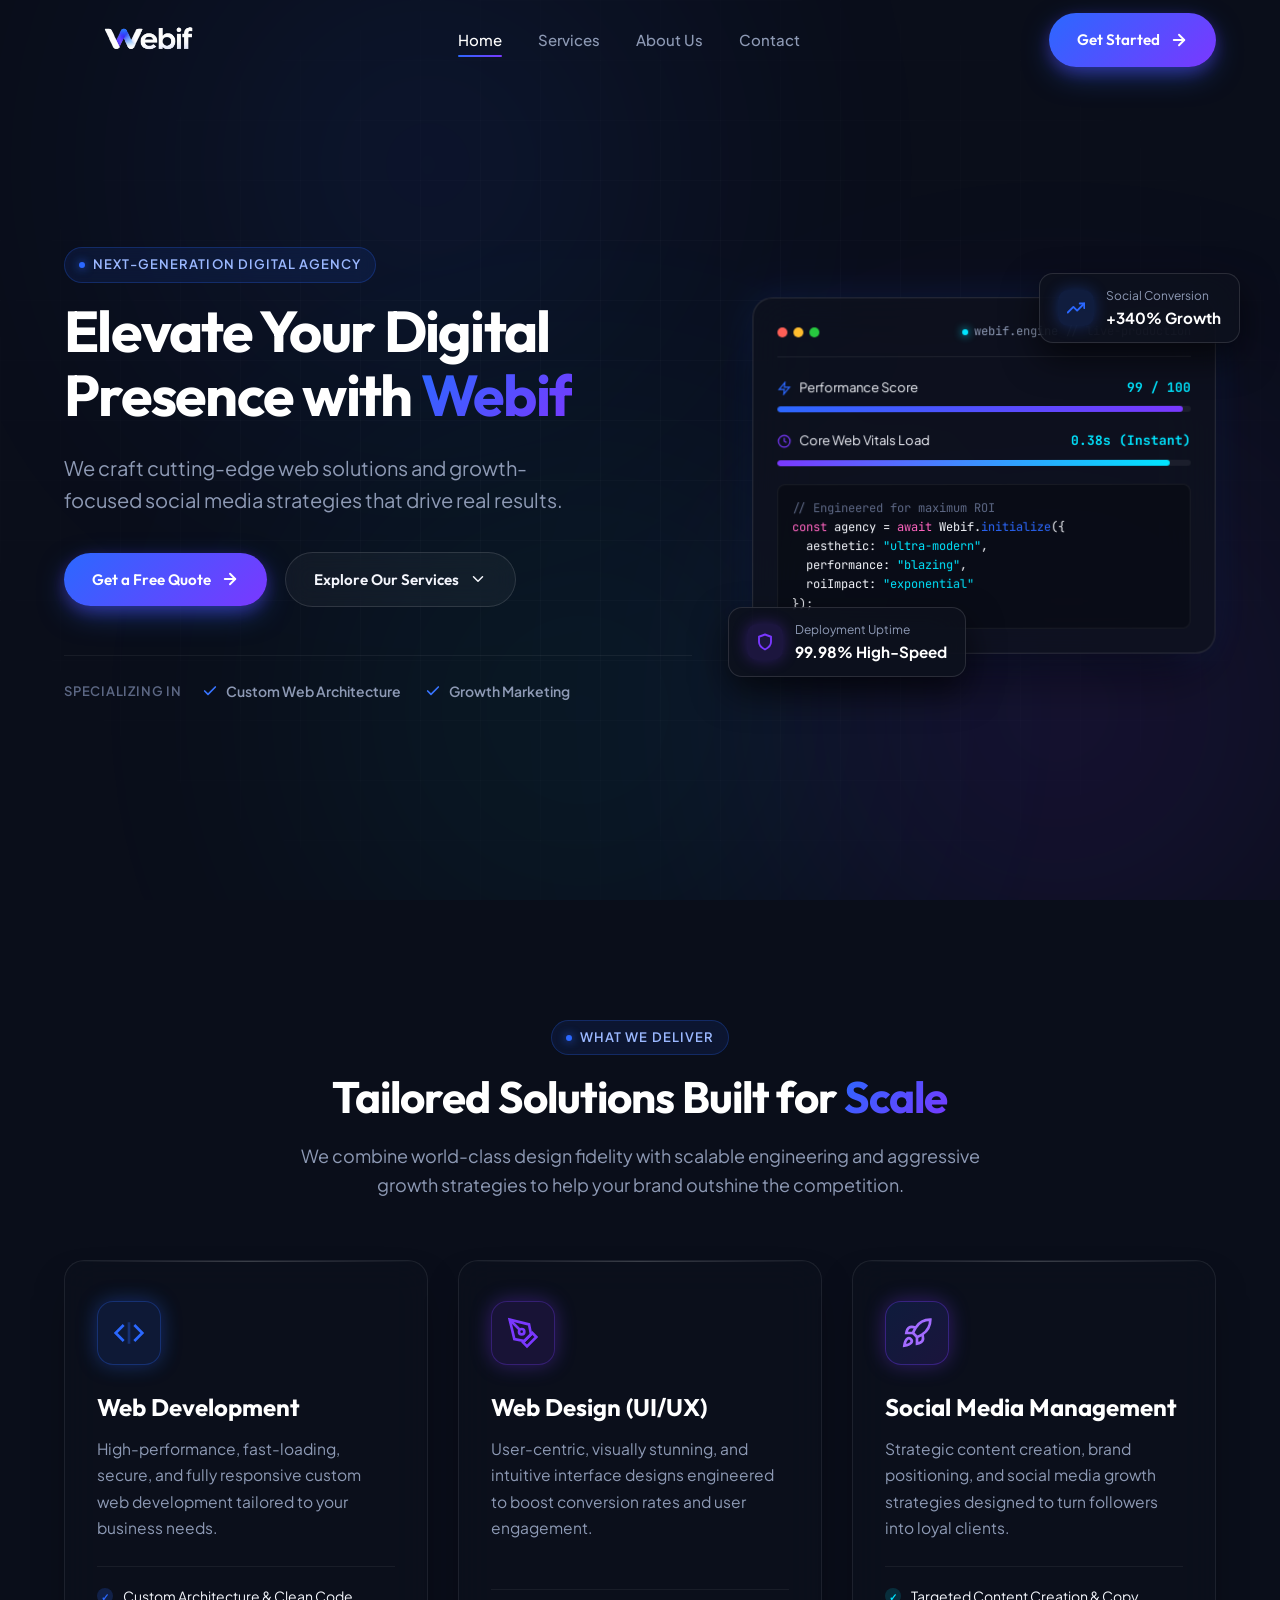
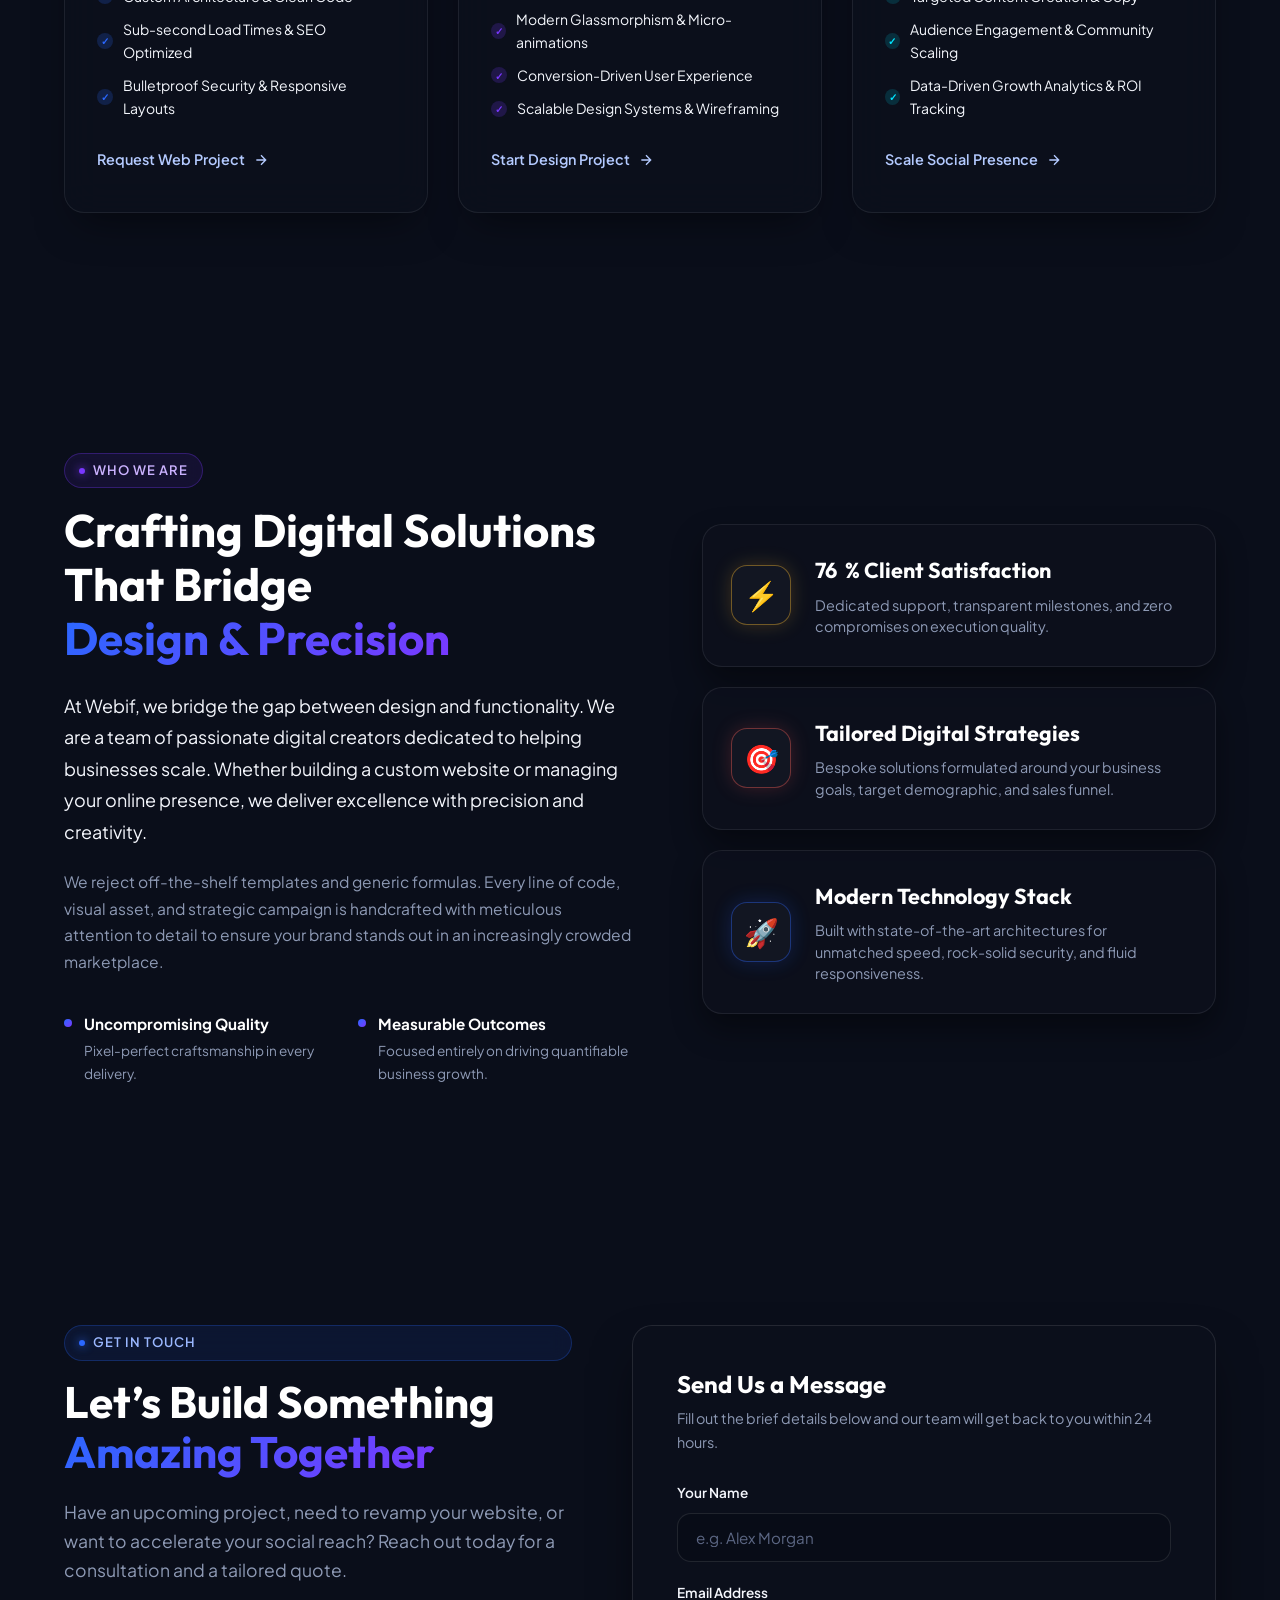
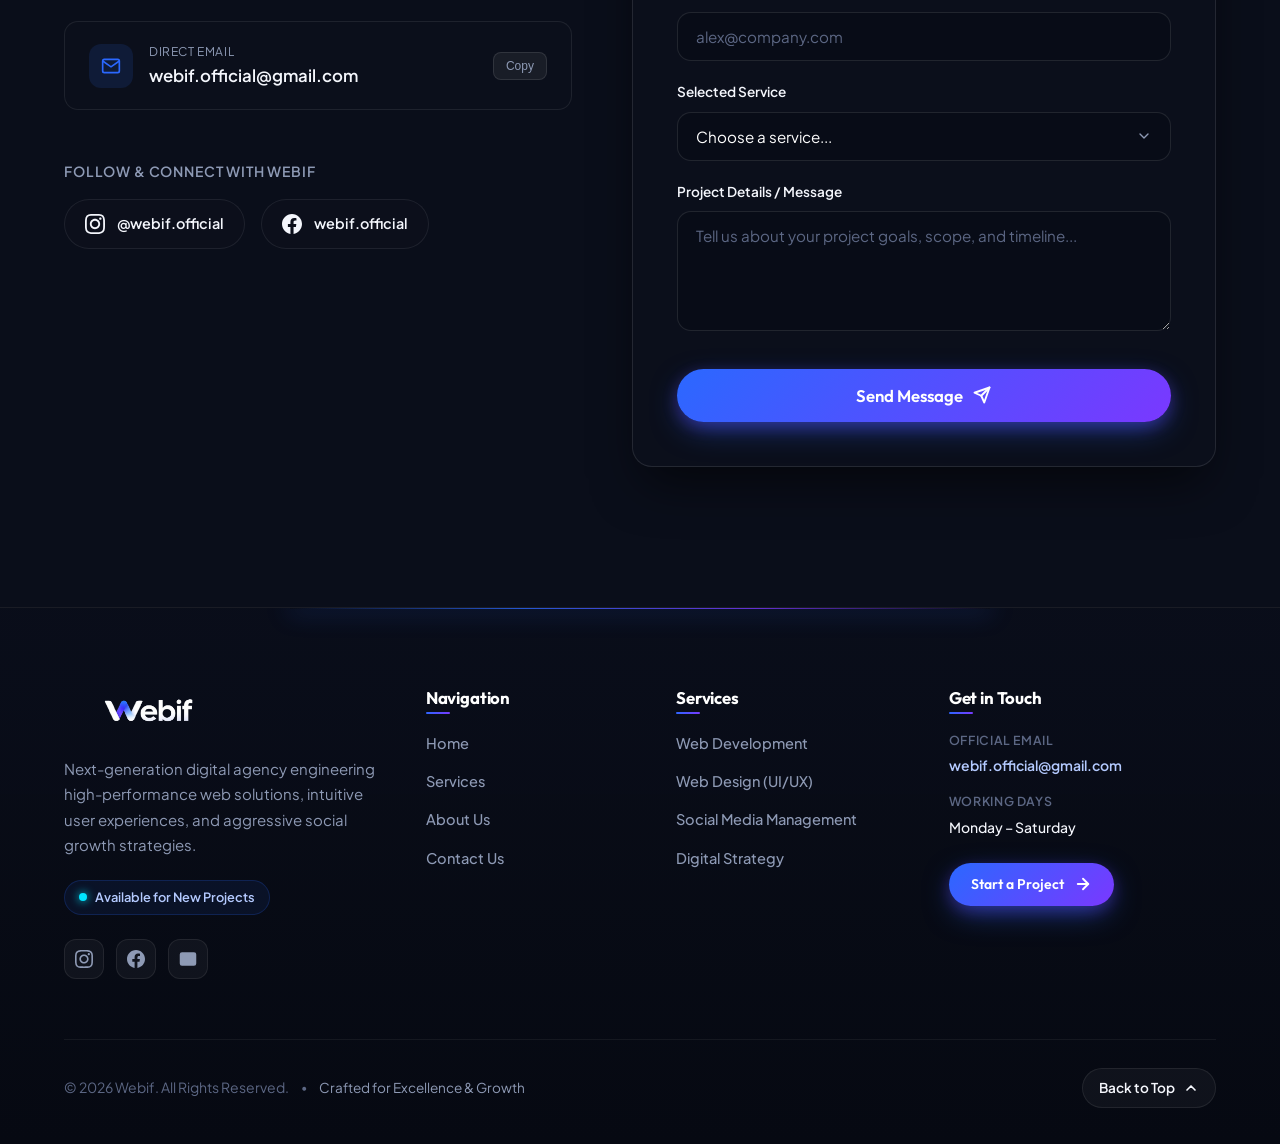
==== index.html @ 5978e558 "Add files via upload" ====
<!DOCTYPE html>
<html lang="en">

<head>
  <meta charset="UTF-8">
  <meta name="viewport" content="width=device-width, initial-scale=1.0">
  <title>Webif — Modern Digital Agency | Web Solutions & Social Growth</title>
  <meta name="description"
    content="Webif is a premier digital agency crafting cutting-edge web solutions and growth-focused social media strategies that drive real results.">
  <meta name="theme-color" content="#0A0E1A">

  <!-- Google Fonts: Outfit & Plus Jakarta Sans -->
  <link rel="preconnect" href="https://fonts.googleapis.com">
  <link rel="preconnect" href="https://fonts.gstatic.com" crossorigin>
  <link
    href="https://fonts.googleapis.com/css2?family=Outfit:wght@400;500;600;700;800;900&family=Plus+Jakarta+Sans:wght@400;500;600;700&family=JetBrains+Mono:wght@400;500;600&display=swap"
    rel="stylesheet">

  <!-- Styles -->
  <link rel="stylesheet" href="css/variables.css">
  <link rel="stylesheet" href="css/styles.css">
</head>

<body>

  <!-- Ambient Glowing Background Orbs & Cyber Grid -->
  <div class="ambient-glow" aria-hidden="true">
    <div class="glow-orb glow-orb-1"></div>
    <div class="glow-orb glow-orb-2"></div>
    <div class="glow-orb glow-orb-3"></div>
  </div>
  <div class="bg-grid" aria-hidden="true"></div>

  <!-- ==========================================================================
       Sticky Header / Navigation Bar
       ========================================================================== -->
  <header class="site-header" id="siteHeader">
    <div class="container header-container">
      <!-- Logo -->
      <a href="#home" class="logo" id="headerLogo" aria-label="Webif Home">
        <div class="navbar-logo-wrapper">
          <img src="logo/logo.png" alt="Webif Logo" class="navbar-logo-img">
        </div>
      </a>

      <!-- Navigation Links -->
      <nav aria-label="Main Navigation">
        <ul class="nav-menu" id="navMenu">
          <li><a href="#home" class="nav-link active">Home</a></li>
          <li><a href="#services" class="nav-link">Services</a></li>
          <li><a href="#about" class="nav-link">About Us</a></li>
          <li><a href="#contact" class="nav-link">Contact</a></li>
        </ul>
      </nav>

      <!-- Right Header Actions -->
      <div class="header-cta-wrapper">
        <a href="#contact" class="btn btn-primary header-cta-btn" id="headerGetStarted">
          <span>Get Started</span>
          <svg class="btn-icon" viewBox="0 0 24 24" fill="none" stroke="currentColor" stroke-width="2.5"
            stroke-linecap="round" stroke-linejoin="round">
            <line x1="5" y1="12" x2="19" y2="12"></line>
            <polyline points="12 5 19 12 12 19"></polyline>
          </svg>
        </a>

        <!-- Mobile Menu Toggle Button -->
        <button class="mobile-toggle" id="mobileToggle" aria-label="Toggle Navigation Menu" aria-expanded="false">
          <svg viewBox="0 0 24 24">
            <line x1="3" y1="6" x2="21" y2="6"></line>
            <line x1="3" y1="12" x2="21" y2="12"></line>
            <line x1="3" y1="18" x2="21" y2="18"></line>
          </svg>
        </button>
      </div>
    </div>
  </header>

  <main>
    <!-- ==========================================================================
         Section 1: Hero / Home Section
         ========================================================================== -->
    <section class="hero-section" id="home">
      <div class="container">
        <div class="hero-grid">
          <!-- Left Column: Copy & Actions -->
          <div class="hero-content reveal-item delay-1">
            <div class="section-tag">
              <span class="dot"></span>
              <span>Next-Generation Digital Agency</span>
            </div>

            <h1 class="hero-title">
              Elevate Your Digital Presence with <span class="gradient-accent-text">Webif</span>
            </h1>

            <p class="hero-subtitle">
              We craft cutting-edge web solutions and growth-focused social media strategies that drive real results.
            </p>

            <div class="hero-actions">
              <a href="#contact" class="btn btn-primary" id="heroCtaPrimary">
                <span>Get a Free Quote</span>
                <svg class="btn-icon" viewBox="0 0 24 24" fill="none" stroke="currentColor" stroke-width="2.5"
                  stroke-linecap="round" stroke-linejoin="round">
                  <line x1="5" y1="12" x2="19" y2="12"></line>
                  <polyline points="12 5 19 12 12 19"></polyline>
                </svg>
              </a>

              <a href="#services" class="btn btn-secondary" id="heroCtaSecondary">
                <span>Explore Our Services</span>
                <svg class="btn-icon" viewBox="0 0 24 24" fill="none" stroke="currentColor" stroke-width="2"
                  stroke-linecap="round" stroke-linejoin="round">
                  <polyline points="6 9 12 15 18 9"></polyline>
                </svg>
              </a>
            </div>

            <!-- Trust Bar -->
            <div class="trust-bar">
              <span class="trust-label">Specializing In</span>
              <div class="trust-badges">
                <div class="trust-item">
                  <svg viewBox="0 0 24 24" fill="none" stroke="currentColor" stroke-width="2.5" stroke-linecap="round"
                    stroke-linejoin="round">
                    <polyline points="20 6 9 17 4 12"></polyline>
                  </svg>
                  <span>Custom Web Architecture</span>
                </div>
                <div class="trust-item">
                  <svg viewBox="0 0 24 24" fill="none" stroke="currentColor" stroke-width="2.5" stroke-linecap="round"
                    stroke-linejoin="round">
                    <polyline points="20 6 9 17 4 12"></polyline>
                  </svg>
                  <span>Growth Marketing</span>
                </div>
              </div>
            </div>
          </div>

          <!-- Right Column: Visual Element / Dark Mode Glass Card Stack -->
          <div class="hero-visual reveal-item delay-2">
            <div class="hero-mockup-stack">
              <!-- Top-Right Floating Growth Badge -->
              <div class="floating-badge badge-top-right">
                <div class="badge-icon blue">
                  <svg width="18" height="18" viewBox="0 0 24 24" fill="none" stroke="currentColor" stroke-width="2.5"
                    stroke-linecap="round" stroke-linejoin="round">
                    <polyline points="23 6 13.5 15.5 8.5 10.5 1 18"></polyline>
                    <polyline points="17 6 23 6 23 12"></polyline>
                  </svg>
                </div>
                <div class="badge-text">
                  <span class="badge-title">Social Conversion</span>
                  <span class="badge-value">+340% Growth</span>
                </div>
              </div>

              <!-- Main Glassmorphic System Card -->
              <div class="mockup-main-card">
                <div class="mockup-header">
                  <div class="window-dots">
                    <span class="window-dot dot-red"></span>
                    <span class="window-dot dot-yellow"></span>
                    <span class="window-dot dot-green"></span>
                  </div>
                  <div class="window-title">
                    <span class="live-indicator"></span>
                    <span>webif.engine // live-production</span>
                  </div>
                </div>

                <div class="mockup-body">
                  <!-- Performance Metric 1 -->
                  <div>
                    <div class="metric-row">
                      <div class="metric-info">
                        <svg width="14" height="14" viewBox="0 0 24 24" fill="none" stroke="#2B68FF" stroke-width="2">
                          <polygon points="13 2 3 14 12 14 11 22 21 10 12 10 13 2"></polygon>
                        </svg>
                        <span>Performance Score</span>
                      </div>
                      <span class="metric-val">99 / 100</span>
                    </div>
                    <div class="progress-track">
                      <div class="progress-bar" style="width: 98%;"></div>
                    </div>
                  </div>

                  <!-- Performance Metric 2 -->
                  <div>
                    <div class="metric-row">
                      <div class="metric-info">
                        <svg width="14" height="14" viewBox="0 0 24 24" fill="none" stroke="#7A38FF" stroke-width="2">
                          <circle cx="12" cy="12" r="10"></circle>
                          <polyline points="12 6 12 12 16 14"></polyline>
                        </svg>
                        <span>Core Web Vitals Load</span>
                      </div>
                      <span class="metric-val">0.38s (Instant)</span>
                    </div>
                    <div class="progress-track">
                      <div class="progress-bar"
                        style="width: 95%; background: linear-gradient(90deg, #7A38FF, #00E5FF);"></div>
                    </div>
                  </div>

                  <!-- Mini Code Preview -->
                  <div class="mini-code-box">
                    <span class="code-comment">// Engineered for maximum ROI</span><br>
                    <span class="code-keyword">const</span> agency = <span class="code-keyword">await</span> Webif.<span
                      class="code-function">initialize</span>({<br>
                    &nbsp;&nbsp;aesthetic: <span class="code-string">"ultra-modern"</span>,<br>
                    &nbsp;&nbsp;performance: <span class="code-string">"blazing"</span>,<br>
                    &nbsp;&nbsp;roiImpact: <span class="code-string">"exponential"</span><br>
                    });
                  </div>
                </div>
              </div>

              <!-- Bottom-Left Floating Quality Badge -->
              <div class="floating-badge badge-bottom-left">
                <div class="badge-icon purple">
                  <svg width="18" height="18" viewBox="0 0 24 24" fill="none" stroke="currentColor" stroke-width="2.5"
                    stroke-linecap="round" stroke-linejoin="round">
                    <path d="M12 22s8-4 8-10V5l-8-3-8 3v7c0 6 8 10 8 10z"></path>
                  </svg>
                </div>
                <div class="badge-text">
                  <span class="badge-title">Deployment Uptime</span>
                  <span class="badge-value">99.98% High-Speed</span>
                </div>
              </div>
            </div>
          </div>
        </div>
      </div>
    </section>

    <!-- ==========================================================================
         Section 2: Services Section
         ========================================================================== -->
    <section class="services-section" id="services">
      <div class="container">
        <div class="section-header reveal-item">
          <div class="section-tag">
            <span class="dot"></span>
            <span>What We Deliver</span>
          </div>
          <h2 class="section-title">
            Tailored Solutions Built for <span class="gradient-accent-text">Scale</span>
          </h2>
          <p class="section-subtitle">
            We combine world-class design fidelity with scalable engineering and aggressive growth strategies to help
            your brand outshine the competition.
          </p>
        </div>

        <div class="services-grid">
          <!-- Card 1: Web Development -->
          <div class="glass-card service-card reveal-item delay-1" id="serviceCardWebDev">
            <div class="service-icon-wrapper icon-blue-glow">
              <!-- Modern Code/Terminal Icon -->
              <svg viewBox="0 0 24 24">
                <polyline points="16 18 22 12 16 6"></polyline>
                <polyline points="8 6 2 12 8 18"></polyline>
                <line x1="12" y1="4" x2="12" y2="20" stroke-opacity="0.3"></line>
              </svg>
            </div>
            <h3 class="service-card-title">Web Development</h3>
            <p class="service-card-text">
              High-performance, fast-loading, secure, and fully responsive custom web development tailored to your
              business needs.
            </p>
            <ul class="service-features">
              <li class="service-feature-item">
                <span class="feature-check">✓</span>
                <span>Custom Architecture & Clean Code</span>
              </li>
              <li class="service-feature-item">
                <span class="feature-check">✓</span>
                <span>Sub-second Load Times & SEO Optimized</span>
              </li>
              <li class="service-feature-item">
                <span class="feature-check">✓</span>
                <span>Bulletproof Security & Responsive Layouts</span>
              </li>
            </ul>
            <a href="#contact" class="service-action-link">
              <span>Request Web Project</span>
              <svg viewBox="0 0 24 24" fill="none">
                <path d="M5 12h14M12 5l7 7-7 7" />
              </svg>
            </a>
          </div>

          <!-- Card 2: Web Design (UI/UX) -->
          <div class="glass-card service-card card-purple reveal-item delay-2" id="serviceCardDesign">
            <div class="service-icon-wrapper icon-purple-glow">
              <!-- Modern Layout/Design Pen Icon -->
              <svg viewBox="0 0 24 24">
                <path d="M12 19l7-7 3 3-7 7-3-3z"></path>
                <path d="M18 13l-1.5-7.5L2 2l3.5 14.5L13 18l5-5z"></path>
                <path d="M2 2l7.586 7.586"></path>
                <circle cx="11" cy="11" r="2"></circle>
              </svg>
            </div>
            <h3 class="service-card-title">Web Design (UI/UX)</h3>
            <p class="service-card-text">
              User-centric, visually stunning, and intuitive interface designs engineered to boost conversion rates and
              user engagement.
            </p>
            <ul class="service-features">
              <li class="service-feature-item">
                <span class="feature-check">✓</span>
                <span>Modern Glassmorphism & Micro-animations</span>
              </li>
              <li class="service-feature-item">
                <span class="feature-check">✓</span>
                <span>Conversion-Driven User Experience</span>
              </li>
              <li class="service-feature-item">
                <span class="feature-check">✓</span>
                <span>Scalable Design Systems & Wireframing</span>
              </li>
            </ul>
            <a href="#contact" class="service-action-link">
              <span>Start Design Project</span>
              <svg viewBox="0 0 24 24" fill="none">
                <path d="M5 12h14M12 5l7 7-7 7" />
              </svg>
            </a>
          </div>

          <!-- Card 3: Social Media Management -->
          <div class="glass-card service-card card-mixed reveal-item delay-3" id="serviceCardSocial">
            <div class="service-icon-wrapper icon-gradient-glow">
              <!-- Rocket / Growth Icon -->
              <svg viewBox="0 0 24 24">
                <path d="M4.5 16.5c-1.5 1.26-2 5-2 5s3.74-.5 5-2c.71-.84.7-2.13-.09-2.91a2.18 2.18 0 0 0-2.91-.09z">
                </path>
                <path
                  d="M12 15l-3-3a22 22 0 0 1 2-3.95A12.88 12.88 0 0 1 22 2c0 2.72-.78 7.5-6 11a22.35 22.35 0 0 1-4 2z">
                </path>
                <path d="M9 12H4s.55-3.03 2-4c1.62-1.08 5 0 5 0"></path>
                <path d="M12 15v5s3.03-.55 4-2c1.08-1.62 0-5 0-5"></path>
              </svg>
            </div>
            <h3 class="service-card-title">Social Media Management</h3>
            <p class="service-card-text">
              Strategic content creation, brand positioning, and social media growth strategies designed to turn
              followers into loyal clients.
            </p>
            <ul class="service-features">
              <li class="service-feature-item">
                <span class="feature-check">✓</span>
                <span>Targeted Content Creation & Copy</span>
              </li>
              <li class="service-feature-item">
                <span class="feature-check">✓</span>
                <span>Audience Engagement & Community Scaling</span>
              </li>
              <li class="service-feature-item">
                <span class="feature-check">✓</span>
                <span>Data-Driven Growth Analytics & ROI Tracking</span>
              </li>
            </ul>
            <a href="#contact" class="service-action-link">
              <span>Scale Social Presence</span>
              <svg viewBox="0 0 24 24" fill="none">
                <path d="M5 12h14M12 5l7 7-7 7" />
              </svg>
            </a>
          </div>
        </div>
      </div>
    </section>

    <!-- ==========================================================================
         Section 3: About Us Section
         ========================================================================== -->
    <section class="about-section" id="about">
      <div class="container">
        <div class="about-grid">
          <!-- Left Column: Narrative -->
          <div class="about-content reveal-item">
            <div class="section-tag purple-tag">
              <span class="dot"></span>
              <span>Who We Are</span>
            </div>

            <h2 class="about-narrative-title">
              Crafting Digital Solutions That Bridge <span class="gradient-accent-text">Design & Precision</span>
            </h2>

            <p class="about-paragraph">
              At Webif, we bridge the gap between design and functionality. We are a team of passionate digital creators
              dedicated to helping businesses scale. Whether building a custom website or managing your online presence,
              we deliver excellence with precision and creativity.
            </p>

            <p class="about-subparagraph">
              We reject off-the-shelf templates and generic formulas. Every line of code, visual asset, and strategic
              campaign is handcrafted with meticulous attention to detail to ensure your brand stands out in an
              increasingly crowded marketplace.
            </p>

            <div class="about-pillars">
              <div class="pillar-item">
                <span class="pillar-bullet"></span>
                <div>
                  <div class="pillar-title">Uncompromising Quality</div>
                  <div class="pillar-desc">Pixel-perfect craftsmanship in every delivery.</div>
                </div>
              </div>
              <div class="pillar-item">
                <span class="pillar-bullet"></span>
                <div>
                  <div class="pillar-title">Measurable Outcomes</div>
                  <div class="pillar-desc">Focused entirely on driving quantifiable business growth.</div>
                </div>
              </div>
            </div>
          </div>

          <!-- Right Column: Glassmorphic Metrics Cards -->
          <div class="about-metrics reveal-item delay-2">
            <!-- Metric Card 1 -->
            <div class="metric-card">
              <div class="metric-card-icon">⚡</div>
              <div class="metric-card-content">
                <div class="metric-card-value">
                  <span class="metric-number" data-target="100">0</span>% Client Satisfaction
                </div>
                <div class="metric-card-desc">
                  Dedicated support, transparent milestones, and zero compromises on execution quality.
                </div>
              </div>
            </div>

            <!-- Metric Card 2 -->
            <div class="metric-card">
              <div class="metric-card-icon">🎯</div>
              <div class="metric-card-content">
                <div class="metric-card-value">Tailored Digital Strategies</div>
                <div class="metric-card-desc">
                  Bespoke solutions formulated around your business goals, target demographic, and sales funnel.
                </div>
              </div>
            </div>

            <!-- Metric Card 3 -->
            <div class="metric-card">
              <div class="metric-card-icon">🚀</div>
              <div class="metric-card-content">
                <div class="metric-card-value">Modern Technology Stack</div>
                <div class="metric-card-desc">
                  Built with state-of-the-art architectures for unmatched speed, rock-solid security, and fluid
                  responsiveness.
                </div>
              </div>
            </div>
          </div>
        </div>
      </div>
    </section>

    <!-- ==========================================================================
         Section 4: Contact Us Section
         ========================================================================== -->
    <section class="contact-section" id="contact">
      <div class="container">
        <div class="contact-grid">
          <!-- Left Column: Direct Info & Socials -->
          <div class="contact-info reveal-item">
            <div class="section-tag">
              <span class="dot"></span>
              <span>Get In Touch</span>
            </div>

            <h2 class="contact-heading">
              Let’s Build Something <span class="gradient-accent-text">Amazing Together</span>
            </h2>

            <p class="contact-desc">
              Have an upcoming project, need to revamp your website, or want to accelerate your social reach? Reach out
              today for a consultation and a tailored quote.
            </p>

            <div class="contact-details-box">
              <!-- Official Email Card -->
              <div class="contact-item-card">
                <div class="contact-item-left">
                  <div class="contact-item-icon">
                    <svg viewBox="0 0 24 24" fill="none">
                      <path d="M4 4h16c1.1 0 2 .9 2 2v12c0 1.1-.9 2-2 2H4c-1.1 0-2-.9-2-2V6c0-1.1.9-2 2-2z"></path>
                      <polyline points="22,6 12,13 2,6"></polyline>
                    </svg>
                  </div>
                  <div>
                    <div class="contact-item-label">Direct Email</div>
                    <a href="mailto:webif.official@gmail.com" class="contact-item-value"
                      style="text-decoration:none; color:inherit;">
                      webif.official@gmail.com
                    </a>
                  </div>
                </div>
                <button type="button" class="copy-btn" id="copyEmailBtn" title="Copy email address">Copy</button>
              </div>
            </div>

            <!-- Social Media Block -->
            <div class="socials-block">
              <div class="socials-title">Follow & Connect With Webif</div>
              <div class="social-links">
                <!-- Instagram -->
                <a href="https://instagram.com/webif.official" target="_blank" rel="noopener noreferrer"
                  class="social-btn instagram" id="socialInstagram" aria-label="Webif Instagram Profile">
                  <svg viewBox="0 0 24 24">
                    <path
                      d="M12 2.163c3.204 0 3.584.012 4.85.07 3.252.148 4.771 1.691 4.919 4.919.058 1.265.069 1.645.069 4.849 0 3.205-.012 3.584-.069 4.849-.149 3.225-1.664 4.771-4.919 4.919-1.266.058-1.644.07-4.85.07-3.204 0-3.584-.012-4.849-.07-3.26-.149-4.771-1.699-4.919-4.92-.058-1.265-.07-1.644-.07-4.849 0-3.204.013-3.583.07-4.849.149-3.227 1.664-4.771 4.919-4.919 1.266-.057 1.645-.069 4.849-.069zm0-2.163c-3.259 0-3.667.014-4.947.072-4.358.2-6.78 2.618-6.98 6.98-.059 1.281-.073 1.689-.073 4.948 0 3.259.014 3.668.072 4.948.2 4.358 2.618 6.78 6.98 6.98 1.281.058 1.689.072 4.948.072 3.259 0 3.668-.014 4.948-.072 4.354-.2 6.782-2.618 6.979-6.98.059-1.28.073-1.689.073-4.948 0-3.259-.014-3.667-.072-4.947-.196-4.354-2.617-6.78-6.979-6.98-1.281-.059-1.69-.073-4.949-.073zm0 5.838c-3.403 0-6.162 2.759-6.162 6.162s2.759 6.163 6.162 6.163 6.162-2.759 6.162-6.163c0-3.403-2.759-6.162-6.162-6.162zm0 10.162c-2.209 0-4-1.79-4-4 0-2.209 1.791-4 4-4s4 1.791 4 4c0 2.21-1.791 4-4 4zm6.406-11.845c-.796 0-1.441.645-1.441 1.44s.645 1.44 1.441 1.44c.795 0 1.439-.645 1.439-1.44s-.644-1.44-1.439-1.44z" />
                  </svg>
                  <span>@webif.official</span>
                </a>

                <!-- Facebook -->
                <a href="https://facebook.com/webif.official" target="_blank" rel="noopener noreferrer"
                  class="social-btn facebook" id="socialFacebook" aria-label="Webif Facebook Page">
                  <svg viewBox="0 0 24 24">
                    <path
                      d="M24 12.073c0-6.627-5.373-12-12-12s-12 5.373-12 12c0 5.99 4.388 10.954 10.125 11.854v-8.385H7.078v-3.47h3.047V9.43c0-3.007 1.792-4.669 4.533-4.669 1.312 0 2.686.235 2.686.235v2.953H15.83c-1.491 0-1.956.925-1.956 1.874v2.25h3.328l-.532 3.47h-2.796v8.385C19.612 23.027 24 18.062 24 12.073z" />
                  </svg>
                  <span>webif.official</span>
                </a>
              </div>
            </div>
          </div>

          <!-- Right Column: Interactive Contact Form -->
          <div class="contact-form-wrapper reveal-item delay-2">
            <h3 class="form-title">Send Us a Message</h3>
            <p class="form-subtitle">Fill out the brief details below and our team will get back to you within 24 hours.
            </p>

            <form id="contactForm" novalidate>
              <div class="form-group">
                <label for="userName" class="form-label">Your Name</label>
                <input type="text" id="userName" name="name" class="form-control" placeholder="e.g. Alex Morgan"
                  required>
              </div>

              <div class="form-group">
                <label for="userEmail" class="form-label">Email Address</label>
                <input type="email" id="userEmail" name="email" class="form-control" placeholder="alex@company.com"
                  required>
              </div>

              <div class="form-group">
                <label for="serviceSelect" class="form-label">Selected Service</label>
                <select id="serviceSelect" name="service" class="form-control" required>
                  <option value="" disabled selected>Choose a service...</option>
                  <option value="Web Development">Web Development</option>
                  <option value="Web Design (UI/UX)">Web Design (UI/UX)</option>
                  <option value="Social Media Management">Social Media Management</option>
                  <option value="Other">Other</option>
                </select>
              </div>

              <div class="form-group">
                <label for="userMessage" class="form-label">Project Details / Message</label>
                <textarea id="userMessage" name="message" class="form-control"
                  placeholder="Tell us about your project goals, scope, and timeline..." required></textarea>
              </div>

              <button type="submit" class="btn btn-primary btn-submit" id="submitContactBtn">
                <span>Send Message</span>
                <svg class="btn-icon" viewBox="0 0 24 24" fill="none" stroke="currentColor" stroke-width="2.5"
                  stroke-linecap="round" stroke-linejoin="round">
                  <line x1="22" y1="2" x2="11" y2="13"></line>
                  <polygon points="22 2 15 22 11 13 2 9 22 2"></polygon>
                </svg>
              </button>
            </form>
          </div>
        </div>
      </div>
    </section>
  </main>

  <!-- ==========================================================================
       Professional Agency Footer
       ========================================================================== -->
  <footer class="site-footer">
    <div class="footer-top-glow" aria-hidden="true"></div>
    <div class="container">
      <div class="footer-main-grid">
        <!-- Col 1: Brand & Overview -->
        <div class="footer-brand-col">
          <a href="#home" class="footer-logo" aria-label="Webif Home">
            <div class="footer-logo-wrapper">
              <img src="logo/logo.png" alt="Webif Logo" class="footer-logo-img">
            </div>
          </a>
          <p class="footer-tagline">
            Next-generation digital agency engineering high-performance web solutions, intuitive user experiences, and
            aggressive social growth strategies.
          </p>
          <div class="footer-status-badge">
            <span class="status-pulse"></span>
            <span>Available for New Projects</span>
          </div>
          <div class="footer-social-row">
            <a href="https://instagram.com/webif.official" target="_blank" rel="noopener noreferrer"
              class="footer-social-icon" aria-label="Instagram">
              <svg viewBox="0 0 24 24">
                <path
                  d="M12 2.163c3.204 0 3.584.012 4.85.07 3.252.148 4.771 1.691 4.919 4.919.058 1.265.069 1.645.069 4.849 0 3.205-.012 3.584-.069 4.849-.149 3.225-1.664 4.771-4.919 4.919-1.266.058-1.644.07-4.85.07-3.204 0-3.584-.012-4.849-.07-3.26-.149-4.771-1.699-4.919-4.92-.058-1.265-.07-1.644-.07-4.849 0-3.204.013-3.583.07-4.849.149-3.227 1.664-4.771 4.919-4.919 1.266-.057 1.645-.069 4.849-.069zm0-2.163c-3.259 0-3.667.014-4.947.072-4.358.2-6.78 2.618-6.98 6.98-.059 1.281-.073 1.689-.073 4.948 0 3.259.014 3.668.072 4.948.2 4.358 2.618 6.78 6.98 6.98 1.281.058 1.689.072 4.948.072 3.259 0 3.668-.014 4.948-.072 4.354-.2 6.782-2.618 6.979-6.98.059-1.28.073-1.689.073-4.948 0-3.259-.014-3.667-.072-4.947-.196-4.354-2.617-6.78-6.979-6.98-1.281-.059-1.69-.073-4.949-.073zm0 5.838c-3.403 0-6.162 2.759-6.162 6.162s2.759 6.163 6.162 6.163 6.162-2.759 6.162-6.163c0-3.403-2.759-6.162-6.162-6.162zm0 10.162c-2.209 0-4-1.79-4-4 0-2.209 1.791-4 4-4s4 1.791 4 4c0 2.21-1.791 4-4 4zm6.406-11.845c-.796 0-1.441.645-1.441 1.44s.645 1.44 1.441 1.44c.795 0 1.439-.645 1.439-1.44s-.644-1.44-1.439-1.44z" />
              </svg>
            </a>
            <a href="https://facebook.com/webif.official" target="_blank" rel="noopener noreferrer"
              class="footer-social-icon" aria-label="Facebook">
              <svg viewBox="0 0 24 24">
                <path
                  d="M24 12.073c0-6.627-5.373-12-12-12s-12 5.373-12 12c0 5.99 4.388 10.954 10.125 11.854v-8.385H7.078v-3.47h3.047V9.43c0-3.007 1.792-4.669 4.533-4.669 1.312 0 2.686.235 2.686.235v2.953H15.83c-1.491 0-1.956.925-1.956 1.874v2.25h3.328l-.532 3.47h-2.796v8.385C19.612 23.027 24 18.062 24 12.073z" />
              </svg>
            </a>
            <a href="mailto:webif.official@gmail.com" class="footer-social-icon" aria-label="Email Webif">
              <svg viewBox="0 0 24 24" fill="none" stroke="currentColor" stroke-width="2">
                <path d="M4 4h16c1.1 0 2 .9 2 2v12c0 1.1-.9 2-2 2H4c-1.1 0-2-.9-2-2V6c0-1.1.9-2 2-2z"></path>
                <polyline points="22,6 12,13 2,6"></polyline>
              </svg>
            </a>
          </div>
        </div>

        <!-- Col 2: Navigation Links -->
        <div class="footer-links-col">
          <h4 class="footer-heading">Navigation</h4>
          <ul class="footer-links-list">
            <li><a href="#home">Home</a></li>
            <li><a href="#services">Services</a></li>
            <li><a href="#about">About Us</a></li>
            <li><a href="#contact">Contact Us</a></li>
          </ul>
        </div>

        <!-- Col 3: Services Links -->
        <div class="footer-links-col">
          <h4 class="footer-heading">Services</h4>
          <ul class="footer-links-list">
            <li><a href="#services">Web Development</a></li>
            <li><a href="#services">Web Design (UI/UX)</a></li>
            <li><a href="#services">Social Media Management</a></li>
            <li><a href="#services">Digital Strategy</a></li>
          </ul>
        </div>

        <!-- Col 4: Contact Inquiries -->
        <div class="footer-links-col">
          <h4 class="footer-heading">Get in Touch</h4>
          <div class="footer-contact-info">
            <p class="footer-contact-item">
              <span class="footer-contact-label">Official Email</span>
              <a href="mailto:webif.official@gmail.com" class="footer-contact-link">webif.official@gmail.com</a>
            </p>
            <p class="footer-contact-item">
              <span class="footer-contact-label">Working Days</span>
              <span class="footer-contact-val">Monday – Saturday</span>
            </p>
            <div class="footer-cta-box">
              <a href="#contact" class="btn btn-primary footer-cta-btn">
                <span>Start a Project</span>
                <svg class="btn-icon" viewBox="0 0 24 24" fill="none" stroke="currentColor" stroke-width="2.5"
                  stroke-linecap="round" stroke-linejoin="round">
                  <line x1="5" y1="12" x2="19" y2="12"></line>
                  <polyline points="12 5 19 12 12 19"></polyline>
                </svg>
              </a>
            </div>
          </div>
        </div>
      </div>

      <!-- Lower Footer Sub-bar -->
      <div class="footer-bottom-bar">
        <div class="footer-bottom-left">
          <p class="copyright">© 2026 Webif. All Rights Reserved.</p>
          <span class="footer-separator">•</span>
          <p class="footer-note">Crafted for Excellence & Growth</p>
        </div>

        <a href="#home" class="back-to-top" id="footerBackToTop" aria-label="Back to top">
          <span class="back-to-top-text">Back to Top</span>
          <svg viewBox="0 0 24 24" fill="none" stroke="currentColor" stroke-width="2.5" stroke-linecap="round"
            stroke-linejoin="round">
            <polyline points="18 15 12 9 6 15"></polyline>
          </svg>
        </a>
      </div>
    </div>
  </footer>

  <!-- Toast Notification Container -->
  <div class="toast-notification" id="siteToast" role="alert" aria-live="assertive"></div>

  <!-- JavaScript -->
  <script src="js/main.js"></script>
</body>

</html>
---- css/variables.css ----
:root {
  /* Brand Color Palette */
  --bg-primary: #0A0E1A;
  --bg-secondary: #0D111D;
  --bg-tertiary: #13182B;
  
  /* Brand Gradients (Blue to Purple) */
  --electric-blue: #2B68FF;
  --vibrant-purple: #7A38FF;
  --accent-cyan: #00E5FF;
  --brand-gradient: linear-gradient(135deg, #2B68FF 0%, #7A38FF 100%);
  --brand-gradient-hover: linear-gradient(135deg, #3874FF 0%, #8C4DFF 100%);
  --brand-gradient-glow: linear-gradient(135deg, rgba(43, 104, 255, 0.45) 0%, rgba(122, 56, 255, 0.45) 100%);
  --text-gradient: linear-gradient(135deg, #FFFFFF 20%, #B4CAFF 60%, #D4BAFF 100%);
  --accent-gradient: linear-gradient(135deg, #2B68FF 0%, #8E44FF 50%, #FF64C0 100%);

  /* Glassmorphism Styles */
  --glass-bg: rgba(13, 17, 29, 0.65);
  --glass-bg-hover: rgba(19, 24, 43, 0.85);
  --glass-border: rgba(255, 255, 255, 0.08);
  --glass-border-hover: rgba(43, 104, 255, 0.35);
  --glass-border-purple: rgba(122, 56, 255, 0.35);
  --glass-blur: blur(18px);

  /* Typography */
  --font-heading: 'Outfit', -apple-system, BlinkMacSystemFont, sans-serif;
  --font-body: 'Plus Jakarta Sans', -apple-system, BlinkMacSystemFont, sans-serif;
  --font-code: 'JetBrains Mono', 'Fira Code', monospace;
  
  --text-primary: #FFFFFF;
  --text-secondary: #F4F6FC;
  --text-muted: #8E9AB5;
  --text-dim: #5C6784;

  /* Shadows & Glows */
  --glow-blue: 0 0 25px rgba(43, 104, 255, 0.35);
  --glow-purple: 0 0 25px rgba(122, 56, 255, 0.35);
  --glow-cta: 0 10px 30px -5px rgba(43, 104, 255, 0.5), 0 5px 15px rgba(122, 56, 255, 0.3);
  --card-shadow: 0 20px 40px -15px rgba(0, 0, 0, 0.5);
  --card-shadow-hover: 0 25px 50px -10px rgba(10, 14, 26, 0.8);

  /* Spacing & Layout */
  --container-max-width: 1200px;
  --header-height: 80px;
  --radius-sm: 8px;
  --radius-md: 14px;
  --radius-lg: 20px;
  --radius-full: 9999px;

  /* Transitions */
  --transition-fast: 0.2s cubic-bezier(0.16, 1, 0.3, 1);
  --transition-normal: 0.35s cubic-bezier(0.16, 1, 0.3, 1);
  --transition-slow: 0.6s cubic-bezier(0.16, 1, 0.3, 1);
}
---- css/styles.css ----
@import url('./variables.css');

/* ==========================================================================
   Base & Reset
   ========================================================================== */
*, *::before, *::after {
  box-sizing: border-box;
  margin: 0;
  padding: 0;
}

html {
  scroll-behavior: smooth;
  font-size: 16px;
  -webkit-font-smoothing: antialiased;
  -moz-osx-font-smoothing: grayscale;
}

body {
  background-color: var(--bg-primary);
  color: var(--text-secondary);
  font-family: var(--font-body);
  line-height: 1.65;
  overflow-x: hidden;
  position: relative;
  min-height: 100vh;
}

/* Custom Scrollbar */
::-webkit-scrollbar {
  width: 8px;
}
::-webkit-scrollbar-track {
  background: var(--bg-primary);
}
::-webkit-scrollbar-thumb {
  background: rgba(43, 104, 255, 0.35);
  border-radius: var(--radius-full);
}
::-webkit-scrollbar-thumb:hover {
  background: var(--vibrant-purple);
}

/* Background Ambient Lighting & Mesh */
.ambient-glow {
  position: fixed;
  top: 0;
  left: 0;
  width: 100vw;
  height: 100vh;
  pointer-events: none;
  z-index: 0;
  overflow: hidden;
}

.glow-orb {
  position: absolute;
  border-radius: 50%;
  filter: blur(140px);
  opacity: 0.22;
  animation: floatOrb 18s ease-in-out infinite alternate;
}

.glow-orb-1 {
  top: -15%;
  left: 10%;
  width: 600px;
  height: 600px;
  background: radial-gradient(circle, var(--electric-blue) 0%, rgba(43, 104, 255, 0) 70%);
}

.glow-orb-2 {
  top: 40%;
  right: -10%;
  width: 700px;
  height: 700px;
  background: radial-gradient(circle, var(--vibrant-purple) 0%, rgba(122, 56, 255, 0) 70%);
  animation-duration: 22s;
  animation-delay: -5s;
}

.glow-orb-3 {
  bottom: -15%;
  left: 20%;
  width: 650px;
  height: 650px;
  background: radial-gradient(circle, #00E5FF 0%, rgba(0, 229, 255, 0) 70%);
  opacity: 0.12;
  animation-duration: 25s;
  animation-delay: -10s;
}

@keyframes floatOrb {
  0% {
    transform: translate(0, 0) scale(1);
  }
  50% {
    transform: translate(60px, 40px) scale(1.1);
  }
  100% {
    transform: translate(-40px, 80px) scale(0.95);
  }
}

/* Background Grid Overlay */
.bg-grid {
  position: fixed;
  top: 0;
  left: 0;
  width: 100%;
  height: 100%;
  background-image: 
    linear-gradient(to right, rgba(255, 255, 255, 0.02) 1px, transparent 1px),
    linear-gradient(to bottom, rgba(255, 255, 255, 0.02) 1px, transparent 1px);
  background-size: 60px 60px;
  pointer-events: none;
  z-index: 0;
  mask-image: radial-gradient(ellipse at center, rgba(0,0,0,1) 30%, rgba(0,0,0,0.1) 85%);
  -webkit-mask-image: radial-gradient(ellipse at center, rgba(0,0,0,1) 30%, rgba(0,0,0,0.1) 85%);
}

/* Layout Container */
.container {
  max-width: var(--container-max-width);
  margin: 0 auto;
  padding: 0 24px;
  position: relative;
  z-index: 1;
}

/* Typography Utilities */
h1, h2, h3, h4, h5, h6 {
  font-family: var(--font-heading);
  color: var(--text-primary);
  font-weight: 700;
  line-height: 1.2;
}

.gradient-text {
  background: var(--text-gradient);
  -webkit-background-clip: text;
  -webkit-text-fill-color: transparent;
  background-clip: text;
}

.gradient-accent-text {
  background: var(--brand-gradient);
  -webkit-background-clip: text;
  -webkit-text-fill-color: transparent;
  background-clip: text;
  display: inline-block;
}

.section-tag {
  display: inline-flex;
  align-items: center;
  gap: 8px;
  padding: 6px 14px;
  border-radius: var(--radius-full);
  background: rgba(43, 104, 255, 0.1);
  border: 1px solid rgba(43, 104, 255, 0.25);
  color: #9BB8FF;
  font-size: 0.8125rem;
  font-weight: 600;
  letter-spacing: 0.08em;
  text-transform: uppercase;
  margin-bottom: 16px;
  backdrop-filter: blur(10px);
}

.section-tag.purple-tag {
  background: rgba(122, 56, 255, 0.1);
  border-color: rgba(122, 56, 255, 0.3);
  color: #CBB2FF;
}

.section-tag .dot {
  width: 6px;
  height: 6px;
  border-radius: 50%;
  background: var(--electric-blue);
  box-shadow: 0 0 10px var(--electric-blue);
  animation: pulseDot 2s infinite;
}

.section-tag.purple-tag .dot {
  background: var(--vibrant-purple);
  box-shadow: 0 0 10px var(--vibrant-purple);
}

@keyframes pulseDot {
  0%, 100% { opacity: 1; transform: scale(1); }
  50% { opacity: 0.4; transform: scale(0.85); }
}

.section-header {
  text-align: center;
  max-width: 700px;
  margin: 0 auto 60px auto;
}

.section-title {
  font-size: 2.75rem;
  margin-bottom: 18px;
  letter-spacing: -0.02em;
}

.section-subtitle {
  color: var(--text-muted);
  font-size: 1.125rem;
  line-height: 1.6;
}

/* Glassmorphism Card Style */
.glass-card {
  background: var(--glass-bg);
  border: 1px solid var(--glass-border);
  backdrop-filter: var(--glass-blur);
  -webkit-backdrop-filter: var(--glass-blur);
  border-radius: var(--radius-lg);
  box-shadow: var(--card-shadow);
  transition: transform var(--transition-normal), border-color var(--transition-normal), box-shadow var(--transition-normal), background var(--transition-normal);
  position: relative;
  overflow: hidden;
}

.glass-card::before {
  content: '';
  position: absolute;
  top: 0;
  left: 0;
  right: 0;
  height: 1px;
  background: linear-gradient(90deg, transparent, rgba(255, 255, 255, 0.2), transparent);
}

/* Buttons */
.btn {
  display: inline-flex;
  align-items: center;
  justify-content: center;
  gap: 10px;
  padding: 14px 28px;
  border-radius: var(--radius-full);
  font-family: var(--font-heading);
  font-size: 0.95rem;
  font-weight: 600;
  text-decoration: none;
  cursor: pointer;
  transition: all var(--transition-normal);
  border: none;
  outline: none;
  position: relative;
  white-space: nowrap;
}

.btn-primary {
  background: var(--brand-gradient);
  color: var(--text-primary);
  box-shadow: var(--glow-cta);
}

.btn-primary:hover {
  transform: translateY(-2px);
  box-shadow: 0 14px 35px -3px rgba(43, 104, 255, 0.65), 0 8px 20px rgba(122, 56, 255, 0.45);
  background: var(--brand-gradient-hover);
}

.btn-primary:active {
  transform: translateY(0);
}

.btn-secondary {
  background: rgba(255, 255, 255, 0.04);
  color: var(--text-secondary);
  border: 1px solid rgba(255, 255, 255, 0.12);
  backdrop-filter: blur(12px);
}

.btn-secondary:hover {
  background: rgba(255, 255, 255, 0.08);
  border-color: rgba(255, 255, 255, 0.25);
  color: var(--text-primary);
  transform: translateY(-2px);
}

.btn-icon {
  width: 18px;
  height: 18px;
  transition: transform var(--transition-normal);
}

.btn:hover .btn-icon {
  transform: translateX(3px);
}

/* ==========================================================================
   Header & Sticky Navigation
   ========================================================================== */
.site-header {
  position: fixed;
  top: 0;
  left: 0;
  width: 100%;
  height: var(--header-height);
  z-index: 100;
  transition: background var(--transition-normal), backdrop-filter var(--transition-normal), border var(--transition-normal), box-shadow var(--transition-normal);
}

.site-header.scrolled {
  background: rgba(10, 14, 26, 0.85);
  backdrop-filter: blur(20px);
  -webkit-backdrop-filter: blur(20px);
  border-bottom: 1px solid rgba(255, 255, 255, 0.08);
  box-shadow: 0 10px 30px rgba(0, 0, 0, 0.4);
}

.header-container {
  display: flex;
  align-items: center;
  justify-content: space-between;
  height: 100%;
}

/* Logo */
.logo {
  display: flex;
  align-items: center;
  text-decoration: none;
}

.navbar-logo-wrapper {
  height: 48px;
  width: 145px;
  display: flex;
  align-items: center;
  justify-content: flex-start;
  overflow: hidden;
}

.navbar-logo-img {
  height: 96px;
  width: auto;
  max-width: none;
  object-fit: contain;
  mix-blend-mode: screen;
  transition: transform var(--transition-normal), filter var(--transition-normal);
  transform-origin: left center;
}

.logo:hover .navbar-logo-img {
  transform: scale(1.05);
  filter: drop-shadow(0 0 16px rgba(43, 104, 255, 0.5));
}

/* Nav Menu */
.nav-menu {
  display: flex;
  align-items: center;
  gap: 36px;
  list-style: none;
}

.nav-link {
  text-decoration: none;
  color: var(--text-muted);
  font-weight: 500;
  font-size: 0.9375rem;
  transition: color var(--transition-fast);
  position: relative;
  padding: 8px 0;
}

.nav-link::after {
  content: '';
  position: absolute;
  bottom: 0;
  left: 0;
  width: 0;
  height: 2px;
  background: var(--brand-gradient);
  border-radius: var(--radius-full);
  transition: width var(--transition-normal);
}

.nav-link:hover,
.nav-link.active {
  color: var(--text-primary);
}

.nav-link:hover::after,
.nav-link.active::after {
  width: 100%;
}

.header-cta-wrapper {
  display: flex;
  align-items: center;
  gap: 16px;
}

/* Mobile Toggle */
.mobile-toggle {
  display: none;
  background: none;
  border: none;
  cursor: pointer;
  padding: 8px;
  color: var(--text-primary);
}

.mobile-toggle svg {
  width: 26px;
  height: 26px;
  stroke: currentColor;
  stroke-width: 2;
  stroke-linecap: round;
}

/* ==========================================================================
   Section 1: Hero Section
   ========================================================================== */
.hero-section {
  padding-top: calc(var(--header-height) + 70px);
  padding-bottom: 100px;
  min-height: 100vh;
  display: flex;
  align-items: center;
  position: relative;
}

.hero-grid {
  display: grid;
  grid-template-columns: 1.15fr 0.85fr;
  gap: 60px;
  align-items: center;
}

.hero-content {
  max-width: 640px;
}

.hero-title {
  font-size: 3.6rem;
  line-height: 1.12;
  letter-spacing: -0.03em;
  margin-bottom: 24px;
}

.hero-subtitle {
  color: var(--text-muted);
  font-size: 1.25rem;
  line-height: 1.6;
  margin-bottom: 36px;
  max-width: 540px;
}

.hero-actions {
  display: flex;
  align-items: center;
  gap: 18px;
  flex-wrap: wrap;
  margin-bottom: 48px;
}

/* Trust Ticker */
.trust-bar {
  display: flex;
  align-items: center;
  gap: 20px;
  padding-top: 24px;
  border-top: 1px solid rgba(255, 255, 255, 0.06);
}

.trust-label {
  font-size: 0.8125rem;
  text-transform: uppercase;
  letter-spacing: 0.06em;
  color: var(--text-dim);
  font-weight: 600;
}

.trust-badges {
  display: flex;
  align-items: center;
  gap: 24px;
  color: var(--text-muted);
  font-size: 0.875rem;
  font-weight: 600;
}

.trust-item {
  display: flex;
  align-items: center;
  gap: 8px;
}

.trust-item svg {
  width: 16px;
  height: 16px;
  color: #3874FF;
}

/* Hero Visual / Mock UI Stack */
.hero-visual {
  position: relative;
  perspective: 1000px;
}

.hero-mockup-stack {
  position: relative;
  width: 100%;
  max-width: 480px;
  margin: 0 auto;
}

.mockup-main-card {
  padding: 24px;
  border-radius: var(--radius-lg);
  background: rgba(13, 17, 29, 0.8);
  border: 1px solid rgba(255, 255, 255, 0.12);
  box-shadow: 0 25px 60px -15px rgba(0, 0, 0, 0.7), 0 0 40px rgba(43, 104, 255, 0.15);
  backdrop-filter: blur(24px);
  transform: rotate3d(1, -1, 0, 4deg);
  transition: transform 0.5s ease;
}

.mockup-main-card:hover {
  transform: rotate3d(0, 0, 0, 0deg);
}

.mockup-header {
  display: flex;
  align-items: center;
  justify-content: space-between;
  margin-bottom: 20px;
  padding-bottom: 14px;
  border-bottom: 1px solid rgba(255, 255, 255, 0.07);
}

.window-dots {
  display: flex;
  gap: 6px;
}

.window-dot {
  width: 10px;
  height: 10px;
  border-radius: 50%;
}

.dot-red { background: #FF5F56; }
.dot-yellow { background: #FFBD2E; }
.dot-green { background: #27C93F; }

.window-title {
  font-size: 0.75rem;
  font-family: var(--font-code);
  color: var(--text-muted);
  display: flex;
  align-items: center;
  gap: 6px;
}

.live-indicator {
  width: 6px;
  height: 6px;
  border-radius: 50%;
  background: #00E5FF;
  box-shadow: 0 0 8px #00E5FF;
}

.mockup-body {
  display: flex;
  flex-direction: column;
  gap: 18px;
}

/* Metric Bars */
.metric-row {
  display: flex;
  align-items: center;
  justify-content: space-between;
  margin-bottom: 8px;
}

.metric-info {
  display: flex;
  align-items: center;
  gap: 8px;
  font-size: 0.8125rem;
  color: var(--text-secondary);
}

.metric-val {
  font-family: var(--font-code);
  font-size: 0.8125rem;
  font-weight: 700;
  color: #00E5FF;
}

.progress-track {
  width: 100%;
  height: 6px;
  border-radius: 4px;
  background: rgba(255, 255, 255, 0.06);
  overflow: hidden;
}

.progress-bar {
  height: 100%;
  border-radius: 4px;
  background: var(--brand-gradient);
  transition: width 1s ease;
}

/* Mini Code Box */
.mini-code-box {
  background: rgba(8, 11, 20, 0.75);
  border: 1px solid rgba(255, 255, 255, 0.06);
  border-radius: var(--radius-sm);
  padding: 14px;
  font-family: var(--font-code);
  font-size: 0.75rem;
  line-height: 1.6;
}

.code-keyword { color: #FF64C0; }
.code-function { color: #2B68FF; }
.code-string { color: #00E5FF; }
.code-comment { color: var(--text-dim); }

/* Floating Badges on Hero Stack */
.floating-badge {
  position: absolute;
  padding: 12px 18px;
  border-radius: var(--radius-md);
  background: rgba(13, 17, 29, 0.85);
  border: 1px solid rgba(255, 255, 255, 0.12);
  backdrop-filter: blur(20px);
  box-shadow: 0 15px 35px rgba(0, 0, 0, 0.6);
  display: flex;
  align-items: center;
  gap: 12px;
  animation: floatBadge 6s ease-in-out infinite alternate;
  z-index: 2;
}

.badge-top-right {
  top: -24px;
  right: -24px;
  animation-delay: -1s;
}

.badge-bottom-left {
  bottom: -24px;
  left: -24px;
  animation-delay: -3.5s;
}

@keyframes floatBadge {
  0% { transform: translateY(0px) rotate(0deg); }
  100% { transform: translateY(-12px) rotate(1deg); }
}

.badge-icon {
  width: 36px;
  height: 36px;
  border-radius: 10px;
  display: flex;
  align-items: center;
  justify-content: center;
}

.badge-icon.blue {
  background: rgba(43, 104, 255, 0.15);
  color: var(--electric-blue);
  box-shadow: 0 0 15px rgba(43, 104, 255, 0.3);
}

.badge-icon.purple {
  background: rgba(122, 56, 255, 0.15);
  color: var(--vibrant-purple);
  box-shadow: 0 0 15px rgba(122, 56, 255, 0.3);
}

.badge-text {
  display: flex;
  flex-direction: column;
}

.badge-title {
  font-size: 0.75rem;
  color: var(--text-muted);
}

.badge-value {
  font-size: 0.95rem;
  font-weight: 700;
  color: var(--text-primary);
}

/* ==========================================================================
   Section 2: Services Section
   ========================================================================== */
.services-section {
  padding: 120px 0;
  position: relative;
}

.services-grid {
  display: grid;
  grid-template-columns: repeat(3, 1fr);
  gap: 30px;
}

.service-card {
  padding: 40px 32px;
  border-radius: var(--radius-lg);
  display: flex;
  flex-direction: column;
  position: relative;
  transition: all 0.4s cubic-bezier(0.16, 1, 0.3, 1);
  background: rgba(13, 17, 29, 0.6);
  border: 1px solid rgba(255, 255, 255, 0.08);
  overflow: hidden;
}

/* Dynamic Spotlight Mouse Glow Effect */
.service-card::after {
  content: '';
  position: absolute;
  width: 250px;
  height: 250px;
  background: radial-gradient(circle, rgba(43, 104, 255, 0.2) 0%, transparent 70%);
  border-radius: 50%;
  top: var(--mouse-y, -100px);
  left: var(--mouse-x, -100px);
  transform: translate(-50%, -50%);
  pointer-events: none;
  opacity: 0;
  transition: opacity 0.3s ease;
}

.service-card:hover::after {
  opacity: 1;
}

.service-card:hover {
  transform: translateY(-8px);
  border-color: rgba(43, 104, 255, 0.4);
  box-shadow: 0 20px 40px -10px rgba(0, 0, 0, 0.6), 0 0 30px rgba(43, 104, 255, 0.2);
}

.service-card.card-purple:hover {
  border-color: rgba(122, 56, 255, 0.4);
  box-shadow: 0 20px 40px -10px rgba(0, 0, 0, 0.6), 0 0 30px rgba(122, 56, 255, 0.2);
}

.service-card.card-purple::after {
  background: radial-gradient(circle, rgba(122, 56, 255, 0.22) 0%, transparent 70%);
}

.service-card.card-mixed:hover {
  border-color: rgba(43, 104, 255, 0.4);
  box-shadow: 0 20px 40px -10px rgba(0, 0, 0, 0.6), 0 0 30px rgba(122, 56, 255, 0.25);
}

.service-card.card-mixed::after {
  background: radial-gradient(circle, rgba(122, 56, 255, 0.2) 0%, transparent 70%);
}

.service-icon-wrapper {
  width: 64px;
  height: 64px;
  border-radius: 16px;
  display: flex;
  align-items: center;
  justify-content: center;
  margin-bottom: 28px;
  position: relative;
  transition: transform var(--transition-normal);
}

.service-card:hover .service-icon-wrapper {
  transform: scale(1.08);
}

.icon-blue-glow {
  background: rgba(43, 104, 255, 0.12);
  border: 1px solid rgba(43, 104, 255, 0.3);
  color: var(--electric-blue);
  box-shadow: 0 0 20px rgba(43, 104, 255, 0.35);
}

.icon-purple-glow {
  background: rgba(122, 56, 255, 0.12);
  border: 1px solid rgba(122, 56, 255, 0.3);
  color: var(--vibrant-purple);
  box-shadow: 0 0 20px rgba(122, 56, 255, 0.35);
}

.icon-gradient-glow {
  background: linear-gradient(135deg, rgba(43, 104, 255, 0.15) 0%, rgba(122, 56, 255, 0.15) 100%);
  border: 1px solid rgba(122, 56, 255, 0.35);
  color: #A36BFF;
  box-shadow: 0 0 20px rgba(122, 56, 255, 0.35);
}

.service-icon-wrapper svg {
  width: 32px;
  height: 32px;
  stroke: currentColor;
  stroke-width: 2;
  fill: none;
}

.service-card-title {
  font-size: 1.5rem;
  margin-bottom: 14px;
  color: var(--text-primary);
}

.service-card-text {
  color: var(--text-muted);
  font-size: 0.975rem;
  line-height: 1.7;
  margin-bottom: 24px;
  flex-grow: 1;
}

.service-features {
  list-style: none;
  display: flex;
  flex-direction: column;
  gap: 10px;
  margin-bottom: 28px;
  padding-top: 18px;
  border-top: 1px solid rgba(255, 255, 255, 0.06);
}

.service-feature-item {
  display: flex;
  align-items: center;
  gap: 10px;
  font-size: 0.875rem;
  color: var(--text-secondary);
}

.feature-check {
  width: 16px;
  height: 16px;
  border-radius: 50%;
  background: rgba(43, 104, 255, 0.2);
  color: var(--electric-blue);
  display: flex;
  align-items: center;
  justify-content: center;
  font-size: 0.65rem;
  font-weight: 800;
}

.card-purple .feature-check {
  background: rgba(122, 56, 255, 0.2);
  color: var(--vibrant-purple);
}

.card-mixed .feature-check {
  background: rgba(0, 229, 255, 0.15);
  color: #00E5FF;
}

.service-action-link {
  display: inline-flex;
  align-items: center;
  gap: 8px;
  font-size: 0.9rem;
  font-weight: 600;
  color: #B4CAFF;
  text-decoration: none;
  transition: gap var(--transition-fast), color var(--transition-fast);
}

.service-action-link svg {
  width: 16px;
  height: 16px;
  stroke: currentColor;
  stroke-width: 2;
  transition: transform var(--transition-fast);
}

.service-card:hover .service-action-link {
  color: #FFFFFF;
}

.service-card:hover .service-action-link svg {
  transform: translateX(4px);
}

/* ==========================================================================
   Section 3: About Us Section
   ========================================================================== */
.about-section {
  padding: 120px 0;
  position: relative;
}

.about-grid {
  display: grid;
  grid-template-columns: 1.05fr 0.95fr;
  gap: 70px;
  align-items: center;
}

.about-narrative-title {
  font-size: 2.85rem;
  line-height: 1.18;
  margin-bottom: 24px;
}

.about-paragraph {
  color: var(--text-secondary);
  font-size: 1.125rem;
  line-height: 1.75;
  margin-bottom: 22px;
}

.about-subparagraph {
  color: var(--text-muted);
  font-size: 0.975rem;
  line-height: 1.7;
  margin-bottom: 36px;
}

.about-pillars {
  display: grid;
  grid-template-columns: repeat(2, 1fr);
  gap: 20px;
  margin-top: 30px;
}

.pillar-item {
  display: flex;
  align-items: flex-start;
  gap: 12px;
}

.pillar-bullet {
  width: 8px;
  height: 8px;
  border-radius: 50%;
  background: var(--brand-gradient);
  margin-top: 8px;
  flex-shrink: 0;
}

.pillar-title {
  font-size: 0.95rem;
  font-weight: 700;
  color: var(--text-primary);
  margin-bottom: 4px;
}

.pillar-desc {
  font-size: 0.85rem;
  color: var(--text-muted);
}

/* Metrics Cards (Right Column) */
.about-metrics {
  display: flex;
  flex-direction: column;
  gap: 20px;
}

.metric-card {
  padding: 28px;
  border-radius: var(--radius-lg);
  display: flex;
  align-items: center;
  gap: 24px;
  background: rgba(13, 17, 29, 0.7);
  border: 1px solid rgba(255, 255, 255, 0.08);
  box-shadow: 0 15px 30px rgba(0, 0, 0, 0.4);
  transition: transform var(--transition-normal), border-color var(--transition-normal), box-shadow var(--transition-normal);
}

.metric-card:hover {
  transform: translateX(8px);
  border-color: rgba(43, 104, 255, 0.35);
  box-shadow: 0 18px 36px rgba(0, 0, 0, 0.5), 0 0 25px rgba(43, 104, 255, 0.15);
}

.metric-card-icon {
  width: 60px;
  height: 60px;
  border-radius: 16px;
  display: flex;
  align-items: center;
  justify-content: center;
  font-size: 1.75rem;
  flex-shrink: 0;
  background: rgba(255, 255, 255, 0.03);
  border: 1px solid rgba(255, 255, 255, 0.08);
}

.metric-card:nth-child(1) .metric-card-icon {
  border-color: rgba(255, 189, 46, 0.4);
  box-shadow: 0 0 20px rgba(255, 189, 46, 0.2);
}

.metric-card:nth-child(2) .metric-card-icon {
  border-color: rgba(255, 95, 86, 0.4);
  box-shadow: 0 0 20px rgba(255, 95, 86, 0.2);
}

.metric-card:nth-child(3) .metric-card-icon {
  border-color: rgba(43, 104, 255, 0.4);
  box-shadow: 0 0 20px rgba(43, 104, 255, 0.2);
}

.metric-card-content {
  flex-grow: 1;
}

.metric-card-value {
  font-family: var(--font-heading);
  font-size: 1.35rem;
  font-weight: 700;
  color: var(--text-primary);
  margin-bottom: 6px;
  display: flex;
  align-items: center;
  gap: 8px;
}

.metric-card-desc {
  font-size: 0.9rem;
  color: var(--text-muted);
  line-height: 1.5;
}

/* ==========================================================================
   Section 4: Contact Us & Footer Section
   ========================================================================== */
.contact-section {
  padding: 120px 0 60px 0;
  position: relative;
}

.contact-grid {
  display: grid;
  grid-template-columns: 1fr 1.15fr;
  gap: 60px;
  margin-bottom: 80px;
}

/* Direct Contact Info */
.contact-info {
  display: flex;
  flex-direction: column;
}

.contact-heading {
  font-size: 2.75rem;
  line-height: 1.15;
  margin-bottom: 20px;
}

.contact-desc {
  color: var(--text-muted);
  font-size: 1.1rem;
  line-height: 1.65;
  margin-bottom: 36px;
}

.contact-details-box {
  display: flex;
  flex-direction: column;
  gap: 20px;
  margin-bottom: 40px;
}

.contact-item-card {
  padding: 20px 24px;
  border-radius: var(--radius-md);
  background: rgba(13, 17, 29, 0.65);
  border: 1px solid rgba(255, 255, 255, 0.08);
  display: flex;
  align-items: center;
  justify-content: space-between;
  text-decoration: none;
  transition: all var(--transition-normal);
}

.contact-item-card:hover {
  background: rgba(19, 24, 43, 0.85);
  border-color: rgba(43, 104, 255, 0.4);
  transform: translateY(-2px);
}

.contact-item-left {
  display: flex;
  align-items: center;
  gap: 16px;
}

.contact-item-icon {
  width: 44px;
  height: 44px;
  border-radius: 12px;
  display: flex;
  align-items: center;
  justify-content: center;
  background: rgba(43, 104, 255, 0.12);
  color: var(--electric-blue);
}

.contact-item-icon svg {
  width: 20px;
  height: 20px;
  stroke: currentColor;
  stroke-width: 2;
}

.contact-item-label {
  font-size: 0.75rem;
  color: var(--text-muted);
  text-transform: uppercase;
  letter-spacing: 0.05em;
}

.contact-item-value {
  font-size: 1.05rem;
  font-weight: 600;
  color: var(--text-primary);
}

.copy-btn {
  background: rgba(255, 255, 255, 0.06);
  border: 1px solid rgba(255, 255, 255, 0.1);
  color: var(--text-muted);
  padding: 6px 12px;
  border-radius: var(--radius-sm);
  font-size: 0.75rem;
  cursor: pointer;
  transition: all var(--transition-fast);
}

.copy-btn:hover {
  background: rgba(43, 104, 255, 0.2);
  color: #FFFFFF;
  border-color: var(--electric-blue);
}

/* Social Links */
.socials-block {
  margin-top: 10px;
}

.socials-title {
  font-size: 0.875rem;
  text-transform: uppercase;
  letter-spacing: 0.06em;
  color: var(--text-muted);
  font-weight: 600;
  margin-bottom: 16px;
}

.social-links {
  display: flex;
  gap: 16px;
  flex-wrap: wrap;
}

.social-btn {
  display: inline-flex;
  align-items: center;
  gap: 12px;
  padding: 12px 20px;
  border-radius: var(--radius-full);
  background: rgba(13, 17, 29, 0.7);
  border: 1px solid rgba(255, 255, 255, 0.08);
  color: var(--text-secondary);
  text-decoration: none;
  font-size: 0.9rem;
  font-weight: 600;
  transition: all var(--transition-normal);
}

.social-btn svg {
  width: 20px;
  height: 20px;
  fill: currentColor;
}

.social-btn:hover {
  background: rgba(255, 255, 255, 0.08);
  transform: translateY(-3px);
  color: #FFFFFF;
}

.social-btn.instagram:hover {
  border-color: #E1306C;
  box-shadow: 0 10px 25px -5px rgba(225, 48, 108, 0.4);
  color: #FFFFFF;
}

.social-btn.facebook:hover {
  border-color: #1877F2;
  box-shadow: 0 10px 25px -5px rgba(24, 119, 242, 0.4);
  color: #FFFFFF;
}

/* Contact Form */
.contact-form-wrapper {
  padding: 44px;
  border-radius: var(--radius-lg);
  background: rgba(13, 17, 29, 0.75);
  border: 1px solid rgba(255, 255, 255, 0.1);
  box-shadow: 0 25px 50px -12px rgba(0, 0, 0, 0.6);
  backdrop-filter: blur(20px);
}

.form-title {
  font-size: 1.5rem;
  margin-bottom: 8px;
}

.form-subtitle {
  color: var(--text-muted);
  font-size: 0.9rem;
  margin-bottom: 28px;
}

.form-group {
  margin-bottom: 20px;
}

.form-label {
  display: block;
  font-size: 0.85rem;
  font-weight: 600;
  color: var(--text-secondary);
  margin-bottom: 8px;
}

.form-control {
  width: 100%;
  padding: 14px 18px;
  border-radius: var(--radius-md);
  background: rgba(9, 13, 23, 0.8);
  border: 1px solid rgba(255, 255, 255, 0.1);
  color: var(--text-primary);
  font-family: var(--font-body);
  font-size: 0.95rem;
  transition: all var(--transition-fast);
  outline: none;
}

.form-control:focus {
  border-color: var(--electric-blue);
  box-shadow: 0 0 15px rgba(43, 104, 255, 0.3);
  background: rgba(13, 17, 29, 0.95);
}

.form-control::placeholder {
  color: var(--text-dim);
}

select.form-control {
  cursor: pointer;
  appearance: none;
  background-image: url("data:image/svg+xml;charset=UTF-8,%3csvg xmlns='http://www.w3.org/2000/svg' viewBox='0 0 24 24' fill='none' stroke='%238E9AB5' stroke-width='2' stroke-linecap='round' stroke-linejoin='round'%3e%3cpolyline points='6 9 12 15 18 9'%3e%3c/polyline%3e%3c/svg%3e");
  background-repeat: no-repeat;
  background-position: right 18px center;
  background-size: 16px;
}

select.form-control option {
  background: var(--bg-secondary);
  color: var(--text-primary);
}

textarea.form-control {
  resize: vertical;
  min-height: 120px;
}

.btn-submit {
  width: 100%;
  padding: 16px;
  font-size: 1.05rem;
  margin-top: 10px;
}

/* ==========================================================================
   Professional Agency Footer
   ========================================================================== */
.site-footer {
  background: linear-gradient(180deg, rgba(10, 14, 26, 0.95) 0%, #060912 100%);
  border-top: 1px solid rgba(255, 255, 255, 0.08);
  position: relative;
  overflow: hidden;
  padding-top: 80px;
  padding-bottom: 36px;
}

.footer-top-glow {
  position: absolute;
  top: 0;
  left: 50%;
  transform: translateX(-50%);
  width: 700px;
  height: 1px;
  background: linear-gradient(90deg, transparent, rgba(43, 104, 255, 0.8), rgba(122, 56, 255, 0.8), transparent);
  box-shadow: 0 0 25px 2px rgba(43, 104, 255, 0.4);
}

.footer-main-grid {
  display: grid;
  grid-template-columns: 1.4fr 0.9fr 1fr 1.2fr;
  gap: 50px;
  margin-bottom: 60px;
}

/* Footer Brand Column */
.footer-brand-col {
  display: flex;
  flex-direction: column;
}

.footer-logo {
  display: inline-flex;
  align-items: center;
  text-decoration: none;
  margin-bottom: 20px;
}

.footer-logo-wrapper {
  height: 48px;
  width: 145px;
  display: flex;
  align-items: center;
  justify-content: flex-start;
  overflow: hidden;
}

.footer-logo-img {
  height: 96px;
  width: auto;
  max-width: none;
  object-fit: contain;
  mix-blend-mode: screen;
  transition: transform var(--transition-normal), filter var(--transition-normal);
  transform-origin: left center;
}

.footer-logo:hover .footer-logo-img {
  transform: scale(1.05);
  filter: drop-shadow(0 0 16px rgba(43, 104, 255, 0.5));
}

.footer-tagline {
  color: var(--text-muted);
  font-size: 0.9375rem;
  line-height: 1.7;
  margin-bottom: 22px;
  max-width: 320px;
}

.footer-status-badge {
  display: inline-flex;
  align-items: center;
  gap: 8px;
  padding: 6px 14px;
  border-radius: var(--radius-full);
  background: rgba(43, 104, 255, 0.08);
  border: 1px solid rgba(43, 104, 255, 0.2);
  color: #B4CAFF;
  font-size: 0.8rem;
  font-weight: 600;
  width: fit-content;
  margin-bottom: 24px;
}

.status-pulse {
  width: 8px;
  height: 8px;
  border-radius: 50%;
  background: #00E5FF;
  box-shadow: 0 0 10px #00E5FF;
  animation: pulseDot 2s infinite;
}

.footer-social-row {
  display: flex;
  gap: 12px;
}

.footer-social-icon {
  width: 40px;
  height: 40px;
  border-radius: 12px;
  background: rgba(255, 255, 255, 0.04);
  border: 1px solid rgba(255, 255, 255, 0.08);
  color: var(--text-muted);
  display: flex;
  align-items: center;
  justify-content: center;
  transition: all var(--transition-normal);
  text-decoration: none;
}

.footer-social-icon svg {
  width: 18px;
  height: 18px;
  fill: currentColor;
}

.footer-social-icon:hover {
  background: rgba(43, 104, 255, 0.15);
  border-color: rgba(43, 104, 255, 0.4);
  color: #FFFFFF;
  transform: translateY(-3px);
  box-shadow: 0 8px 20px -4px rgba(43, 104, 255, 0.4);
}

/* Footer Link Columns */
.footer-links-col {
  display: flex;
  flex-direction: column;
}

.footer-heading {
  font-family: var(--font-heading);
  font-size: 1.05rem;
  font-weight: 700;
  color: var(--text-primary);
  margin-bottom: 22px;
  position: relative;
  letter-spacing: -0.01em;
}

.footer-heading::after {
  content: '';
  position: absolute;
  bottom: -6px;
  left: 0;
  width: 24px;
  height: 2px;
  background: var(--brand-gradient);
  border-radius: 2px;
}

.footer-links-list {
  list-style: none;
  display: flex;
  flex-direction: column;
  gap: 12px;
}

.footer-links-list a {
  color: var(--text-muted);
  text-decoration: none;
  font-size: 0.9125rem;
  font-weight: 500;
  transition: all var(--transition-fast);
  display: inline-flex;
  align-items: center;
  gap: 6px;
}

.footer-links-list a:hover {
  color: var(--text-primary);
  transform: translateX(4px);
}

/* Footer Contact Info Box */
.footer-contact-info {
  display: flex;
  flex-direction: column;
  gap: 14px;
}

.footer-contact-item {
  display: flex;
  flex-direction: column;
  gap: 4px;
  font-size: 0.875rem;
}

.footer-contact-label {
  color: var(--text-dim);
  font-size: 0.775rem;
  text-transform: uppercase;
  letter-spacing: 0.05em;
  font-weight: 600;
}

.footer-contact-link {
  color: #B4CAFF;
  text-decoration: none;
  font-weight: 600;
  transition: color var(--transition-fast);
}

.footer-contact-link:hover {
  color: #FFFFFF;
}

.footer-contact-val {
  color: var(--text-secondary);
  font-weight: 500;
}

.footer-cta-box {
  margin-top: 10px;
}

.footer-cta-btn {
  padding: 10px 22px;
  font-size: 0.875rem;
  width: fit-content;
}

/* Bottom Bar */
.footer-bottom-bar {
  border-top: 1px solid rgba(255, 255, 255, 0.06);
  padding-top: 28px;
  display: flex;
  align-items: center;
  justify-content: space-between;
  flex-wrap: wrap;
  gap: 16px;
}

.footer-bottom-left {
  display: flex;
  align-items: center;
  gap: 12px;
  flex-wrap: wrap;
}

.copyright {
  color: var(--text-dim);
  font-size: 0.875rem;
}

.footer-separator {
  color: var(--text-dim);
  font-size: 0.75rem;
}

.footer-note {
  color: var(--text-muted);
  font-size: 0.85rem;
}

.back-to-top {
  display: inline-flex;
  align-items: center;
  gap: 8px;
  padding: 8px 16px;
  border-radius: var(--radius-full);
  background: rgba(255, 255, 255, 0.04);
  border: 1px solid rgba(255, 255, 255, 0.08);
  color: var(--text-secondary);
  text-decoration: none;
  font-size: 0.85rem;
  font-weight: 600;
  transition: all var(--transition-fast);
}

.back-to-top svg {
  width: 16px;
  height: 16px;
  stroke: currentColor;
  stroke-width: 2.5;
  transition: transform var(--transition-fast);
}

.back-to-top:hover {
  background: var(--brand-gradient);
  border-color: transparent;
  color: #FFFFFF;
  transform: translateY(-2px);
  box-shadow: 0 6px 18px rgba(43, 104, 255, 0.4);
}

.back-to-top:hover svg {
  transform: translateY(-2px);
}

/* Toast Notification */
.toast-notification {
  position: fixed;
  bottom: 30px;
  right: 30px;
  padding: 16px 24px;
  border-radius: var(--radius-md);
  background: rgba(13, 17, 29, 0.9);
  border: 1px solid rgba(43, 104, 255, 0.4);
  box-shadow: 0 20px 40px rgba(0, 0, 0, 0.6), 0 0 25px rgba(43, 104, 255, 0.3);
  backdrop-filter: blur(20px);
  color: #FFFFFF;
  display: flex;
  align-items: center;
  gap: 12px;
  z-index: 9999;
  transform: translateY(100px);
  opacity: 0;
  transition: transform 0.4s cubic-bezier(0.16, 1, 0.3, 1), opacity 0.4s ease;
  pointer-events: none;
}

.toast-notification.show {
  transform: translateY(0);
  opacity: 1;
  pointer-events: auto;
}

.toast-icon {
  width: 24px;
  height: 24px;
  border-radius: 50%;
  background: rgba(0, 229, 255, 0.2);
  color: #00E5FF;
  display: flex;
  align-items: center;
  justify-content: center;
  font-size: 0.85rem;
}

/* Scroll Animations (Reveal Classes) */
.reveal-item {
  opacity: 0;
  transform: translateY(30px);
  transition: opacity 0.7s cubic-bezier(0.16, 1, 0.3, 1), transform 0.7s cubic-bezier(0.16, 1, 0.3, 1);
}

.reveal-item.revealed {
  opacity: 1;
  transform: translateY(0);
}

/* Delay helpers */
.delay-1 { transition-delay: 0.1s; }
.delay-2 { transition-delay: 0.2s; }
.delay-3 { transition-delay: 0.3s; }
.delay-4 { transition-delay: 0.4s; }

/* ==========================================================================
   Responsive Breakpoints
   ========================================================================== */
@media (max-width: 1024px) {
  .hero-grid {
    grid-template-columns: 1fr;
    text-align: center;
    gap: 50px;
  }
  
  .hero-content {
    max-width: 100%;
    margin: 0 auto;
  }

  .hero-title {
    font-size: 3rem;
  }

  .hero-subtitle {
    margin: 0 auto 36px auto;
  }

  .hero-actions {
    justify-content: center;
  }

  .trust-bar {
    justify-content: center;
  }

  .services-grid {
    grid-template-columns: 1fr;
    max-width: 580px;
    margin: 0 auto;
  }

  .about-grid {
    grid-template-columns: 1fr;
    gap: 50px;
  }

  .contact-grid {
    grid-template-columns: 1fr;
    gap: 50px;
  }

  .footer-main-grid {
    grid-template-columns: 1fr 1fr;
    gap: 40px;
  }
}

@media (max-width: 768px) {
  .site-header {
    height: 70px;
  }

  .nav-menu {
    position: fixed;
    top: 70px;
    left: 0;
    width: 100%;
    background: rgba(10, 14, 26, 0.98);
    backdrop-filter: blur(25px);
    -webkit-backdrop-filter: blur(25px);
    flex-direction: column;
    padding: 30px 24px;
    gap: 20px;
    border-bottom: 1px solid rgba(255, 255, 255, 0.08);
    transform: translateY(-150%);
    transition: transform 0.4s ease;
    z-index: 99;
  }

  .nav-menu.open {
    transform: translateY(0);
  }

  .mobile-toggle {
    display: block;
  }

  .header-cta-btn {
    display: none;
  }

  .hero-title {
    font-size: 2.35rem;
  }

  .hero-subtitle {
    font-size: 1.05rem;
  }

  .section-title {
    font-size: 2.15rem;
  }

  .about-narrative-title {
    font-size: 2.15rem;
  }

  .contact-heading {
    font-size: 2.15rem;
  }

  .contact-form-wrapper {
    padding: 28px 20px;
  }

  .site-footer {
    padding-top: 60px;
    padding-bottom: 28px;
  }

  .footer-main-grid {
    grid-template-columns: 1fr;
    gap: 36px;
  }

  .footer-bottom-bar {
    flex-direction: column;
    text-align: center;
    gap: 16px;
  }

  .footer-bottom-left {
    justify-content: center;
  }

  .floating-badge {
    position: static;
    margin-top: 15px;
    display: inline-flex;
  }
}

@keyframes spin {
  from { transform: rotate(0deg); }
  to { transform: rotate(360deg); }
}
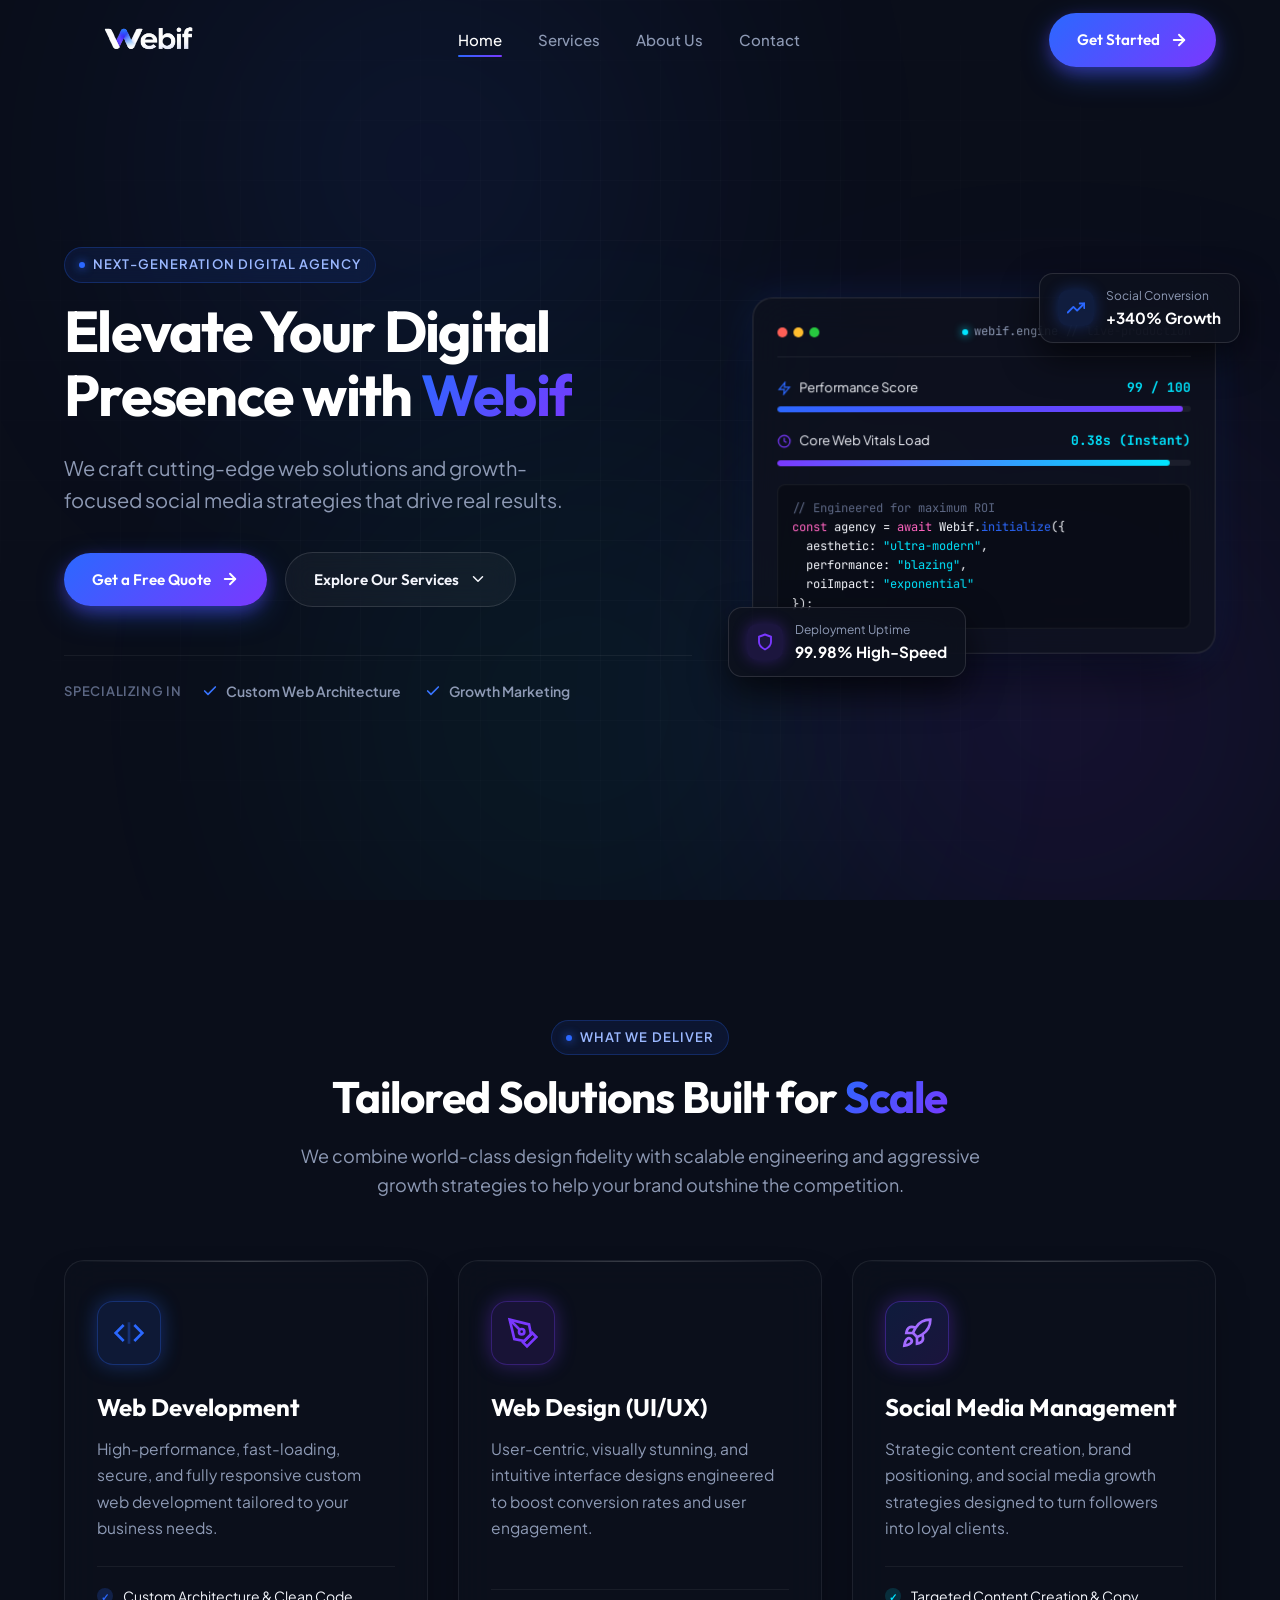
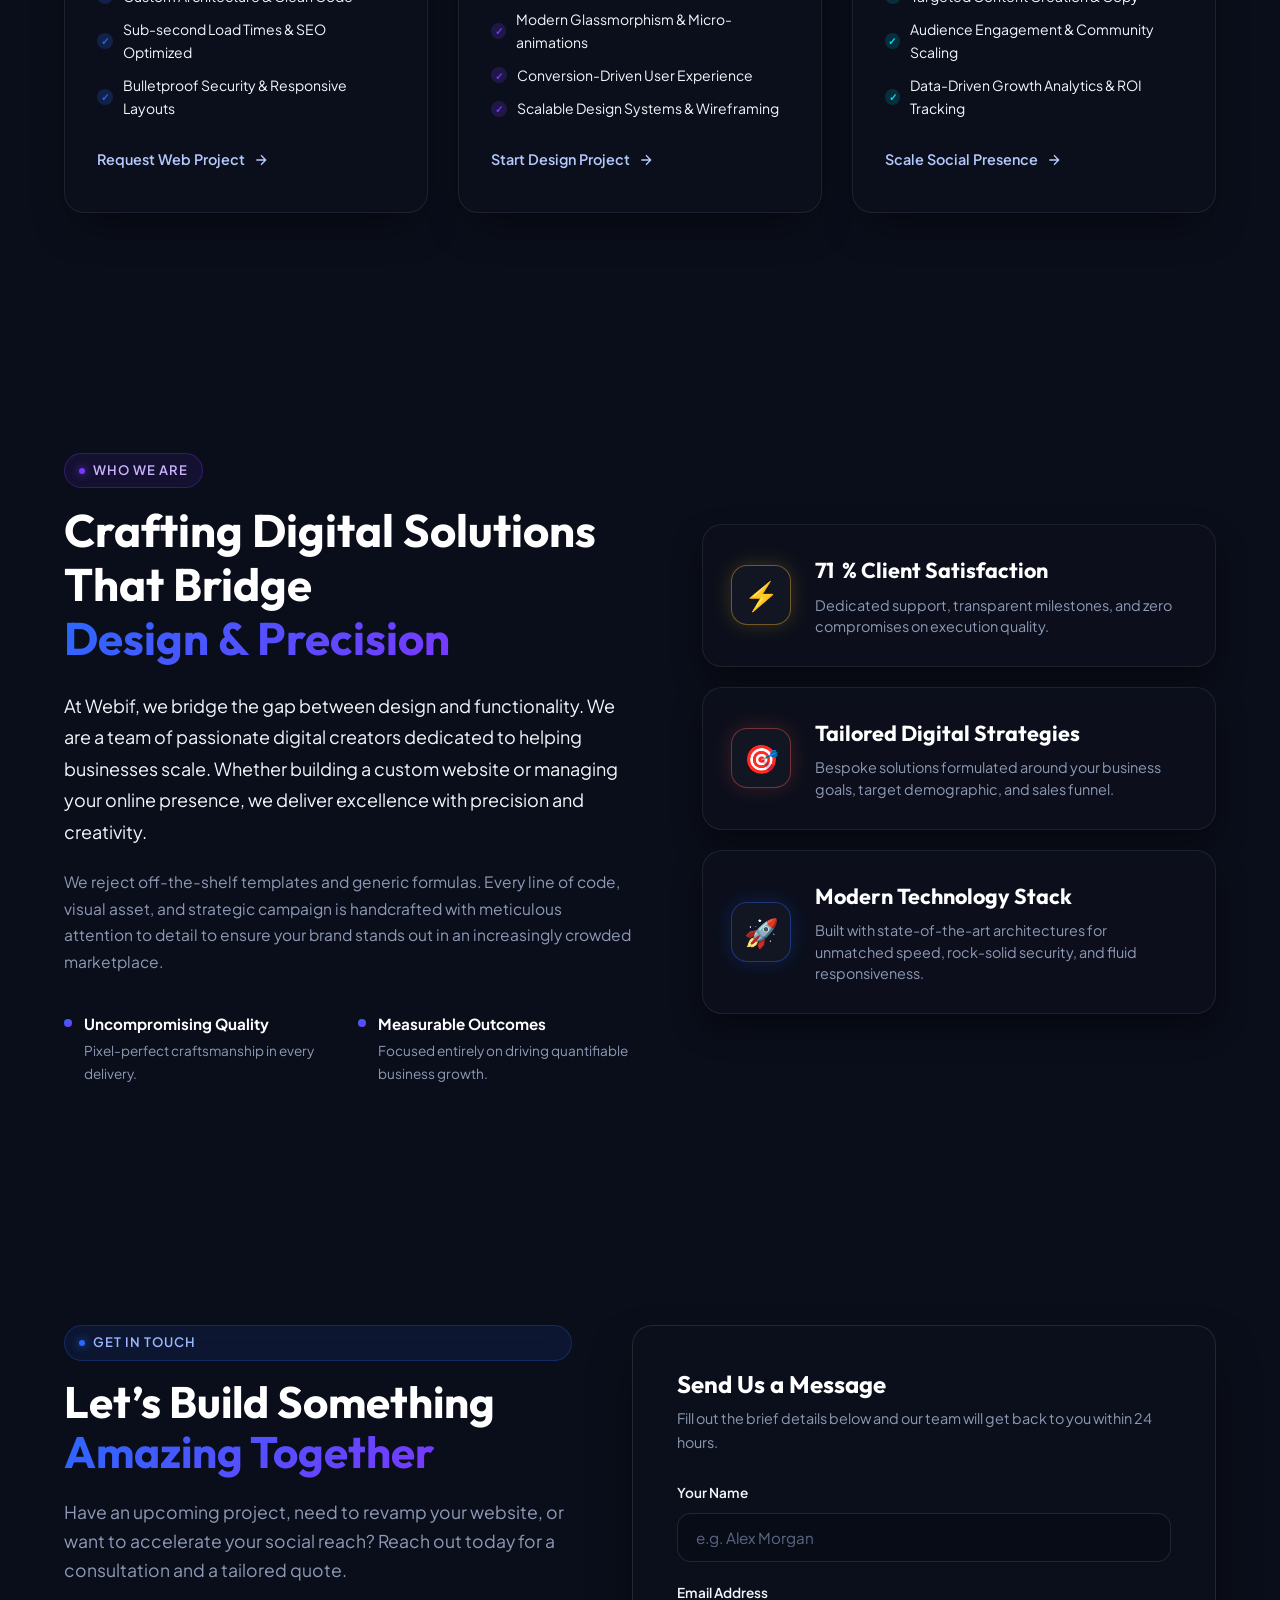
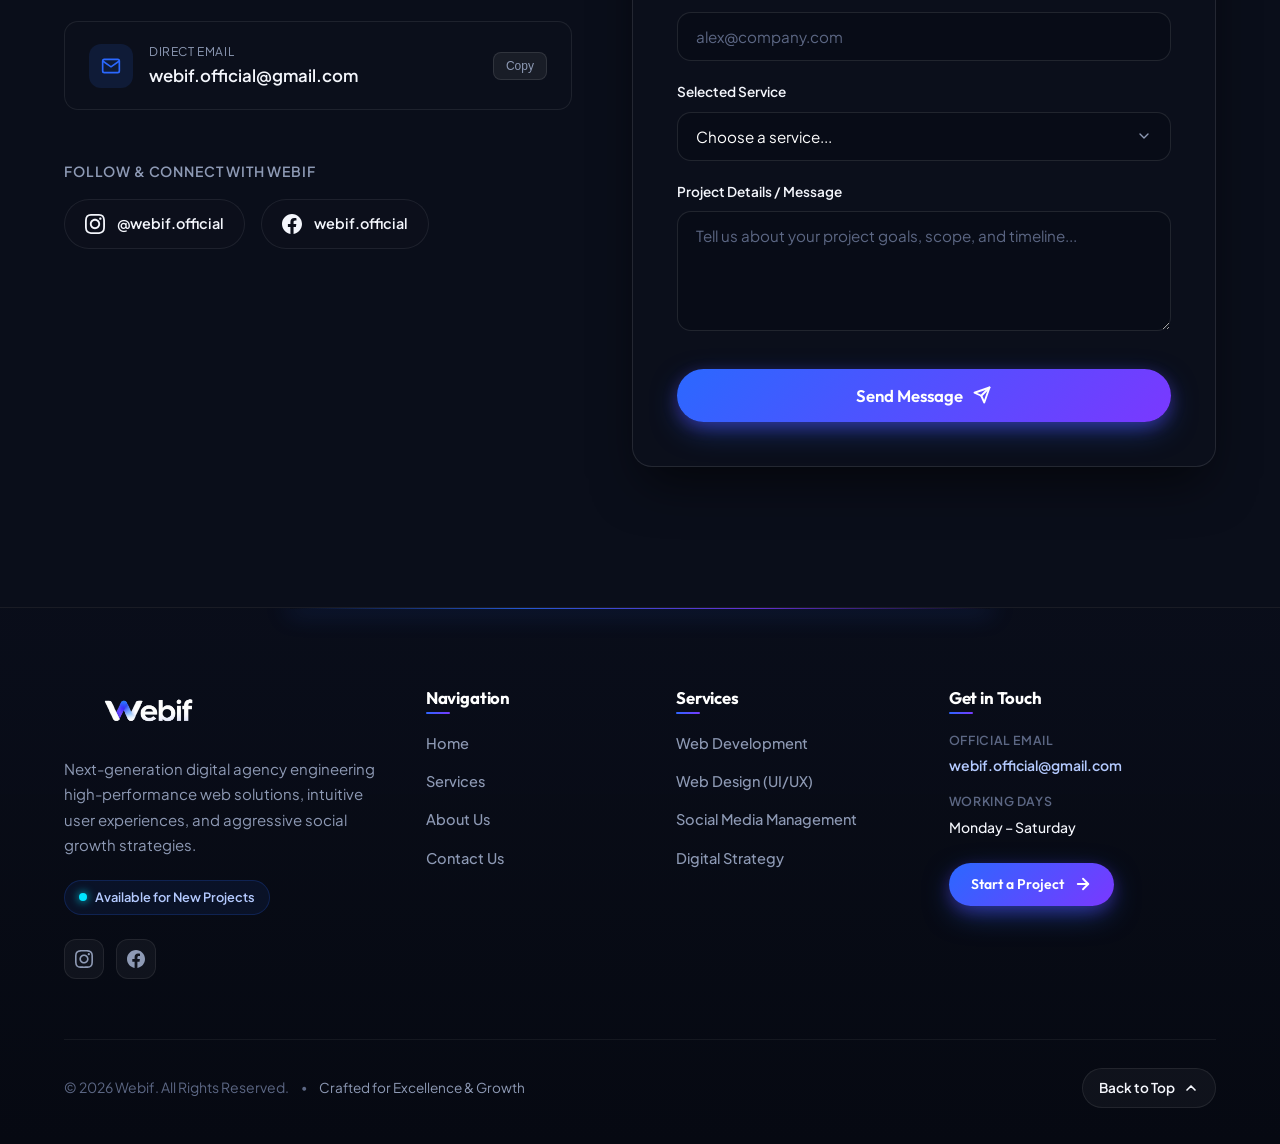
==== commit f21faf29: "Add files via upload" ====
--- a/index.html
+++ b/index.html
@@ -543,7 +543,7 @@
             <p class="form-subtitle">Fill out the brief details below and our team will get back to you within 24 hours.
             </p>
 
-            <form id="contactForm" novalidate>
+            <form id="contactForm" action="https://formspree.io/f/xvkoydwo" method="POST" novalidate>
               <div class="form-group">
                 <label for="userName" class="form-label">Your Name</label>
                 <input type="text" id="userName" name="name" class="form-control" placeholder="e.g. Alex Morgan"
@@ -625,12 +625,6 @@
                   d="M24 12.073c0-6.627-5.373-12-12-12s-12 5.373-12 12c0 5.99 4.388 10.954 10.125 11.854v-8.385H7.078v-3.47h3.047V9.43c0-3.007 1.792-4.669 4.533-4.669 1.312 0 2.686.235 2.686.235v2.953H15.83c-1.491 0-1.956.925-1.956 1.874v2.25h3.328l-.532 3.47h-2.796v8.385C19.612 23.027 24 18.062 24 12.073z" />
               </svg>
             </a>
-            <a href="mailto:webif.official@gmail.com" class="footer-social-icon" aria-label="Email Webif">
-              <svg viewBox="0 0 24 24" fill="none" stroke="currentColor" stroke-width="2">
-                <path d="M4 4h16c1.1 0 2 .9 2 2v12c0 1.1-.9 2-2 2H4c-1.1 0-2-.9-2-2V6c0-1.1.9-2 2-2z"></path>
-                <polyline points="22,6 12,13 2,6"></polyline>
-              </svg>
-            </a>
           </div>
         </div>
 
@@ -708,4 +702,4 @@
   <script src="js/main.js"></script>
 </body>
 
-</html>+</html>
--- a/css/styles.css
+++ b/css/styles.css
@@ -1788,8 +1788,79 @@
   }
 }
 
+@media (max-width: 480px) {
+  .container {
+    padding: 0 16px;
+  }
+
+  .hero-section {
+    min-height: auto;
+    padding-top: 120px;
+    padding-bottom: 72px;
+  }
+
+  .hero-title,
+  .section-title,
+  .about-narrative-title,
+  .contact-heading {
+    font-size: 2rem;
+  }
+
+  .section-header {
+    margin-bottom: 40px;
+  }
+
+  .services-section,
+  .about-section {
+    padding: 80px 0;
+  }
+
+  .contact-section {
+    padding-top: 80px;
+  }
+
+  .hero-actions .btn,
+  .social-btn {
+    width: 100%;
+  }
+
+  .trust-bar,
+  .trust-badges,
+  .about-pillars {
+    flex-direction: column;
+  }
+
+  .about-pillars {
+    display: flex;
+    gap: 16px;
+  }
+
+  .service-card {
+    padding: 32px 24px;
+  }
+
+  .contact-item-card,
+  .metric-card {
+    padding: 18px;
+    gap: 14px;
+  }
+
+  .contact-item-left {
+    min-width: 0;
+    gap: 12px;
+  }
+
+  .contact-item-value,
+  .footer-contact-link {
+    overflow-wrap: anywhere;
+  }
+
+  .contact-form-wrapper {
+    padding: 24px 16px;
+  }
+}
+
 @keyframes spin {
   from { transform: rotate(0deg); }
   to { transform: rotate(360deg); }
 }
-
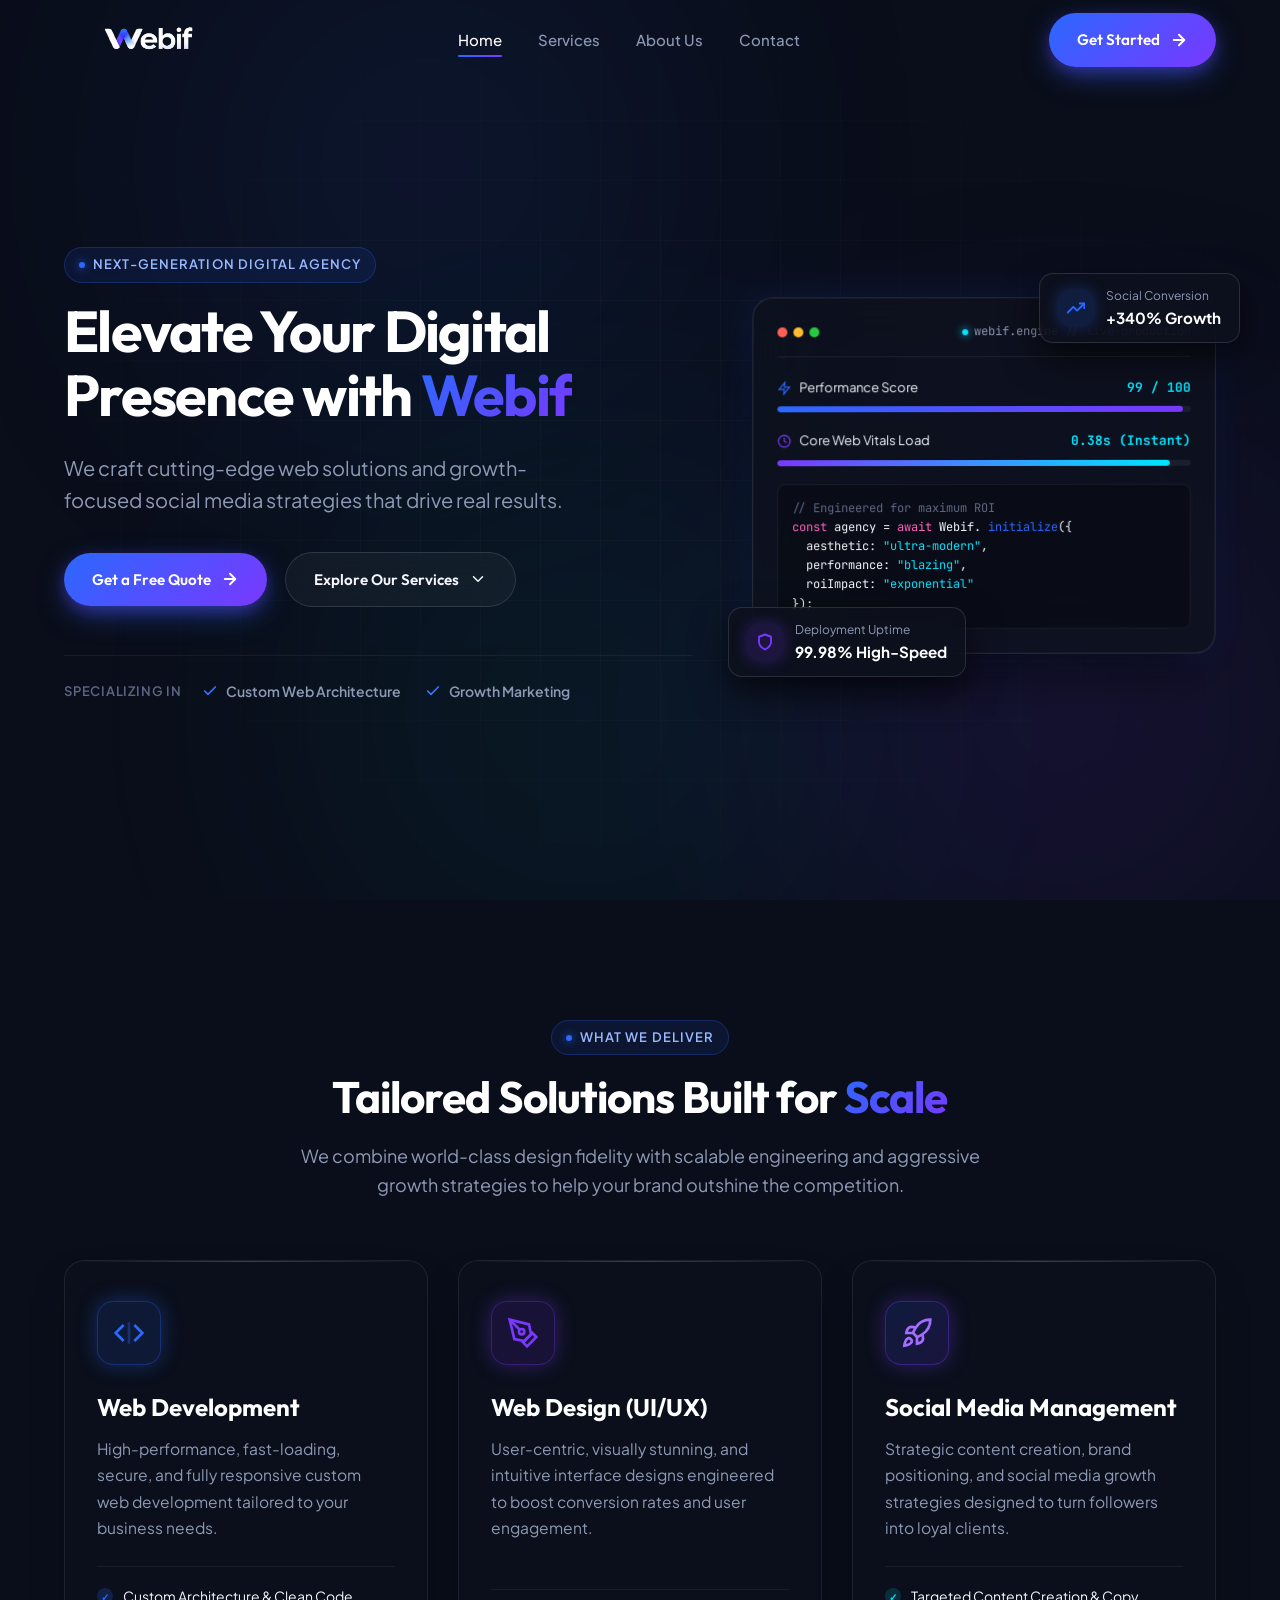
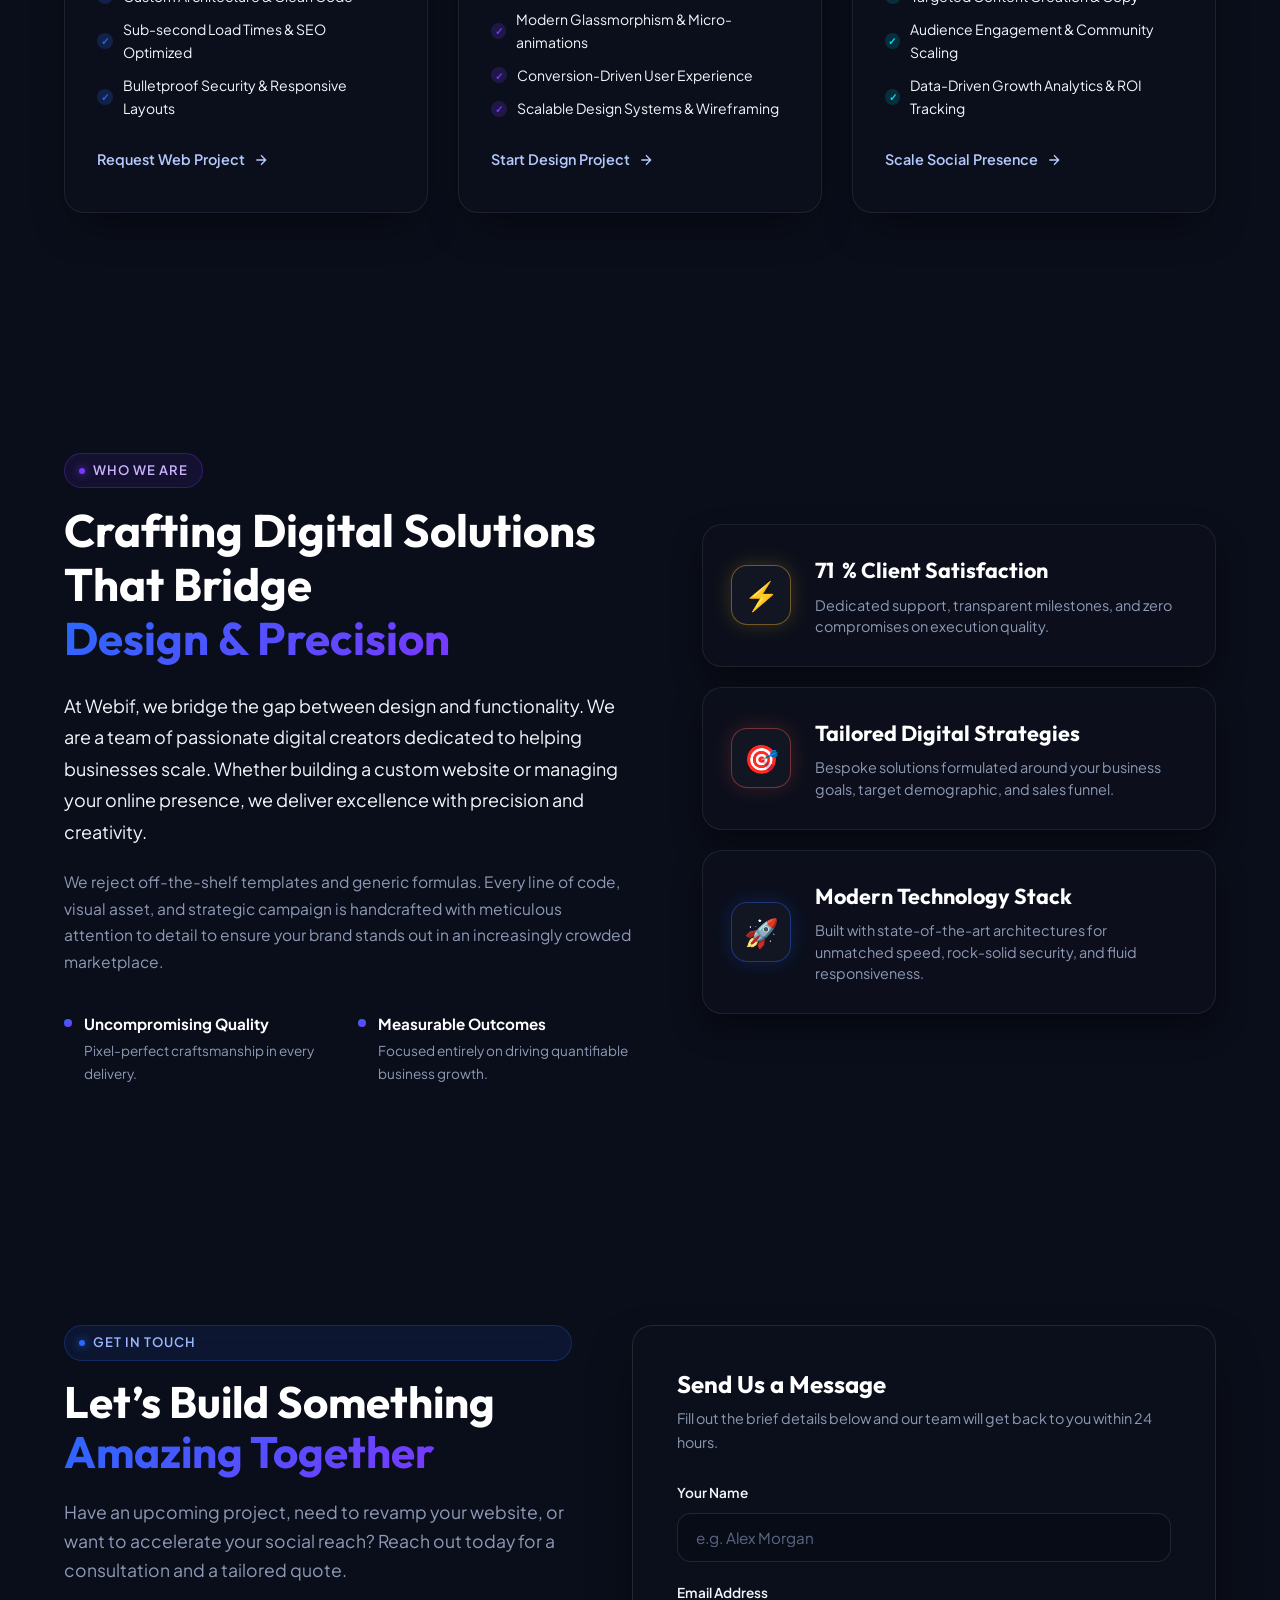
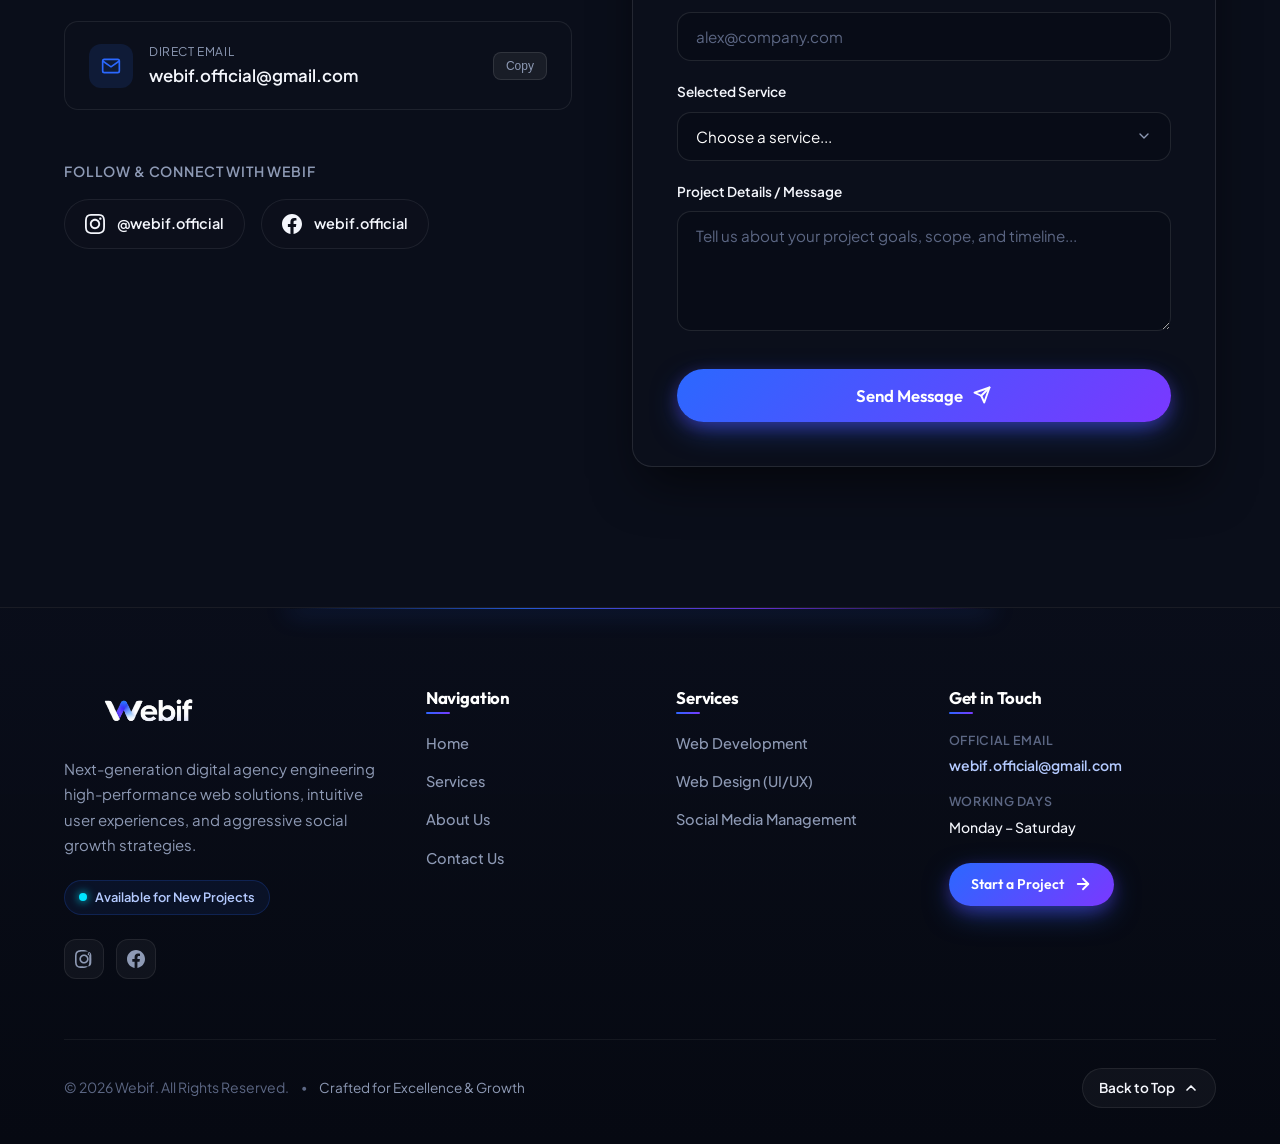
==== commit d515d81b: "Update fmt.Println message from 'Hello' to 'Goodbye'" ====
--- a/index.html
+++ b/index.html
@@ -1,17 +1,45 @@
 <!DOCTYPE html>
+
 <html lang="en">
 
 <head>
+
   <meta charset="UTF-8">
+
   <meta name="viewport" content="width=device-width, initial-scale=1.0">
-  <title>Webif — Modern Digital Agency | Web Solutions & Social Growth</title>
+
+  <!-- SEO Title -->
+  <title>Webif — Modern Digital Agency | Web Development, Web Design & Social Media</title>
+
+  <!-- SEO Meta Description -->
   <meta name="description"
-    content="Webif is a premier digital agency crafting cutting-edge web solutions and growth-focused social media strategies that drive real results.">
+    content="Webif is a modern digital agency offering professional web development, web design, UI/UX, and social media management services to help businesses grow online.">
+
+  <!-- Search Engine Robots -->
+  <meta name="robots" content="index, follow">
+
+  <!-- Canonical URL -->
+  <link rel="canonical" href="https://webif-agency.netlify.app/">
+
+  <!-- Open Graph / Social Sharing -->
+  <meta property="og:type" content="website">
+  <meta property="og:title" content="Webif — Modern Digital Agency">
+  <meta property="og:description"
+    content="Professional web development, web design, UI/UX, and social media management services designed to help businesses grow online.">
+  <meta property="og:url" content="https://webif-agency.netlify.app/">
+  <meta property="og:site_name" content="Webif">
+
+  <!-- Theme Color -->
   <meta name="theme-color" content="#0A0E1A">
+
+  <!-- Favicon -->
+  <link rel="icon" type="image/png" href="logo/logo.png">
+  <link rel="apple-touch-icon" href="logo/logo.png">
 
   <!-- Google Fonts: Outfit & Plus Jakarta Sans -->
   <link rel="preconnect" href="https://fonts.googleapis.com">
   <link rel="preconnect" href="https://fonts.gstatic.com" crossorigin>
+
   <link
     href="https://fonts.googleapis.com/css2?family=Outfit:wght@400;500;600;700;800;900&family=Plus+Jakarta+Sans:wght@400;500;600;700&family=JetBrains+Mono:wght@400;500;600&display=swap"
     rel="stylesheet">
@@ -19,680 +47,1149 @@
   <!-- Styles -->
   <link rel="stylesheet" href="css/variables.css">
   <link rel="stylesheet" href="css/styles.css">
+
 </head>
 
 <body>
 
   <!-- Ambient Glowing Background Orbs & Cyber Grid -->
   <div class="ambient-glow" aria-hidden="true">
+
     <div class="glow-orb glow-orb-1"></div>
     <div class="glow-orb glow-orb-2"></div>
     <div class="glow-orb glow-orb-3"></div>
+
   </div>
+
   <div class="bg-grid" aria-hidden="true"></div>
 
   <!-- ==========================================================================
        Sticky Header / Navigation Bar
        ========================================================================== -->
+
   <header class="site-header" id="siteHeader">
+
     <div class="container header-container">
+
       <!-- Logo -->
       <a href="#home" class="logo" id="headerLogo" aria-label="Webif Home">
+
         <div class="navbar-logo-wrapper">
+
           <img src="logo/logo.png" alt="Webif Logo" class="navbar-logo-img">
+
         </div>
+
       </a>
 
       <!-- Navigation Links -->
       <nav aria-label="Main Navigation">
+
         <ul class="nav-menu" id="navMenu">
+
           <li><a href="#home" class="nav-link active">Home</a></li>
           <li><a href="#services" class="nav-link">Services</a></li>
           <li><a href="#about" class="nav-link">About Us</a></li>
           <li><a href="#contact" class="nav-link">Contact</a></li>
+
         </ul>
+
       </nav>
 
       <!-- Right Header Actions -->
       <div class="header-cta-wrapper">
+
         <a href="#contact" class="btn btn-primary header-cta-btn" id="headerGetStarted">
+
           <span>Get Started</span>
+
           <svg class="btn-icon" viewBox="0 0 24 24" fill="none" stroke="currentColor" stroke-width="2.5"
             stroke-linecap="round" stroke-linejoin="round">
+
             <line x1="5" y1="12" x2="19" y2="12"></line>
             <polyline points="12 5 19 12 12 19"></polyline>
+
           </svg>
+
         </a>
 
         <!-- Mobile Menu Toggle Button -->
         <button class="mobile-toggle" id="mobileToggle" aria-label="Toggle Navigation Menu" aria-expanded="false">
+
           <svg viewBox="0 0 24 24">
+
             <line x1="3" y1="6" x2="21" y2="6"></line>
             <line x1="3" y1="12" x2="21" y2="12"></line>
             <line x1="3" y1="18" x2="21" y2="18"></line>
+
           </svg>
+
         </button>
+
       </div>
+
     </div>
+
   </header>
 
   <main>
+
     <!-- ==========================================================================
          Section 1: Hero / Home Section
          ========================================================================== -->
+
     <section class="hero-section" id="home">
+
       <div class="container">
+
         <div class="hero-grid">
+
           <!-- Left Column: Copy & Actions -->
           <div class="hero-content reveal-item delay-1">
+
             <div class="section-tag">
+
               <span class="dot"></span>
               <span>Next-Generation Digital Agency</span>
+
             </div>
 
             <h1 class="hero-title">
-              Elevate Your Digital Presence with <span class="gradient-accent-text">Webif</span>
+
+              Elevate Your Digital Presence with
+              <span class="gradient-accent-text">Webif</span>
+
             </h1>
 
             <p class="hero-subtitle">
+
               We craft cutting-edge web solutions and growth-focused social media strategies that drive real results.
+
             </p>
 
             <div class="hero-actions">
+
               <a href="#contact" class="btn btn-primary" id="heroCtaPrimary">
+
                 <span>Get a Free Quote</span>
+
                 <svg class="btn-icon" viewBox="0 0 24 24" fill="none" stroke="currentColor" stroke-width="2.5"
                   stroke-linecap="round" stroke-linejoin="round">
+
                   <line x1="5" y1="12" x2="19" y2="12"></line>
                   <polyline points="12 5 19 12 12 19"></polyline>
+
                 </svg>
+
               </a>
 
               <a href="#services" class="btn btn-secondary" id="heroCtaSecondary">
+
                 <span>Explore Our Services</span>
+
                 <svg class="btn-icon" viewBox="0 0 24 24" fill="none" stroke="currentColor" stroke-width="2"
                   stroke-linecap="round" stroke-linejoin="round">
+
                   <polyline points="6 9 12 15 18 9"></polyline>
+
                 </svg>
+
               </a>
+
             </div>
 
             <!-- Trust Bar -->
             <div class="trust-bar">
+
               <span class="trust-label">Specializing In</span>
+
               <div class="trust-badges">
+
                 <div class="trust-item">
-                  <svg viewBox="0 0 24 24" fill="none" stroke="currentColor" stroke-width="2.5" stroke-linecap="round"
-                    stroke-linejoin="round">
+
+                  <svg viewBox="0 0 24 24" fill="none" stroke="currentColor" stroke-width="2.5"
+                    stroke-linecap="round" stroke-linejoin="round">
+
                     <polyline points="20 6 9 17 4 12"></polyline>
+
                   </svg>
+
                   <span>Custom Web Architecture</span>
-                </div>
+
+                </div>
+
                 <div class="trust-item">
-                  <svg viewBox="0 0 24 24" fill="none" stroke="currentColor" stroke-width="2.5" stroke-linecap="round"
-                    stroke-linejoin="round">
+
+                  <svg viewBox="0 0 24 24" fill="none" stroke="currentColor" stroke-width="2.5"
+                    stroke-linecap="round" stroke-linejoin="round">
+
                     <polyline points="20 6 9 17 4 12"></polyline>
+
                   </svg>
+
                   <span>Growth Marketing</span>
-                </div>
-              </div>
-            </div>
+
+                </div>
+
+              </div>
+
+            </div>
+
           </div>
 
           <!-- Right Column: Visual Element / Dark Mode Glass Card Stack -->
           <div class="hero-visual reveal-item delay-2">
+
             <div class="hero-mockup-stack">
+
               <!-- Top-Right Floating Growth Badge -->
               <div class="floating-badge badge-top-right">
+
                 <div class="badge-icon blue">
+
                   <svg width="18" height="18" viewBox="0 0 24 24" fill="none" stroke="currentColor" stroke-width="2.5"
                     stroke-linecap="round" stroke-linejoin="round">
+
                     <polyline points="23 6 13.5 15.5 8.5 10.5 1 18"></polyline>
                     <polyline points="17 6 23 6 23 12"></polyline>
+
                   </svg>
-                </div>
+
+                </div>
+
                 <div class="badge-text">
+
                   <span class="badge-title">Social Conversion</span>
                   <span class="badge-value">+340% Growth</span>
-                </div>
+
+                </div>
+
               </div>
 
               <!-- Main Glassmorphic System Card -->
               <div class="mockup-main-card">
+
                 <div class="mockup-header">
+
                   <div class="window-dots">
+
                     <span class="window-dot dot-red"></span>
                     <span class="window-dot dot-yellow"></span>
                     <span class="window-dot dot-green"></span>
+
                   </div>
+
                   <div class="window-title">
+
                     <span class="live-indicator"></span>
                     <span>webif.engine // live-production</span>
+
                   </div>
+
                 </div>
 
                 <div class="mockup-body">
+
                   <!-- Performance Metric 1 -->
                   <div>
+
                     <div class="metric-row">
+
                       <div class="metric-info">
+
                         <svg width="14" height="14" viewBox="0 0 24 24" fill="none" stroke="#2B68FF" stroke-width="2">
+
                           <polygon points="13 2 3 14 12 14 11 22 21 10 12 10 13 2"></polygon>
+
                         </svg>
+
                         <span>Performance Score</span>
+
                       </div>
+
                       <span class="metric-val">99 / 100</span>
+
                     </div>
+
                     <div class="progress-track">
+
                       <div class="progress-bar" style="width: 98%;"></div>
+
                     </div>
+
                   </div>
 
                   <!-- Performance Metric 2 -->
                   <div>
+
                     <div class="metric-row">
+
                       <div class="metric-info">
+
                         <svg width="14" height="14" viewBox="0 0 24 24" fill="none" stroke="#7A38FF" stroke-width="2">
+
                           <circle cx="12" cy="12" r="10"></circle>
                           <polyline points="12 6 12 12 16 14"></polyline>
+
                         </svg>
+
                         <span>Core Web Vitals Load</span>
+
                       </div>
+
                       <span class="metric-val">0.38s (Instant)</span>
+
                     </div>
+
                     <div class="progress-track">
+
                       <div class="progress-bar"
                         style="width: 95%; background: linear-gradient(90deg, #7A38FF, #00E5FF);"></div>
+
                     </div>
+
                   </div>
 
                   <!-- Mini Code Preview -->
                   <div class="mini-code-box">
+
                     <span class="code-comment">// Engineered for maximum ROI</span><br>
-                    <span class="code-keyword">const</span> agency = <span class="code-keyword">await</span> Webif.<span
-                      class="code-function">initialize</span>({<br>
-                    &nbsp;&nbsp;aesthetic: <span class="code-string">"ultra-modern"</span>,<br>
-                    &nbsp;&nbsp;performance: <span class="code-string">"blazing"</span>,<br>
-                    &nbsp;&nbsp;roiImpact: <span class="code-string">"exponential"</span><br>
+
+                    <span class="code-keyword">const</span> agency =
+                    <span class="code-keyword">await</span> Webif.
+                    <span class="code-function">initialize</span>({<br>
+
+                    &nbsp;&nbsp;aesthetic:
+                    <span class="code-string">"ultra-modern"</span>,<br>
+
+                    &nbsp;&nbsp;performance:
+                    <span class="code-string">"blazing"</span>,<br>
+
+                    &nbsp;&nbsp;roiImpact:
+                    <span class="code-string">"exponential"</span><br>
+
                     });
+
                   </div>
-                </div>
+
+                </div>
+
               </div>
 
               <!-- Bottom-Left Floating Quality Badge -->
               <div class="floating-badge badge-bottom-left">
+
                 <div class="badge-icon purple">
+
                   <svg width="18" height="18" viewBox="0 0 24 24" fill="none" stroke="currentColor" stroke-width="2.5"
                     stroke-linecap="round" stroke-linejoin="round">
+
                     <path d="M12 22s8-4 8-10V5l-8-3-8 3v7c0 6 8 10 8 10z"></path>
+
                   </svg>
-                </div>
+
+                </div>
+
                 <div class="badge-text">
+
                   <span class="badge-title">Deployment Uptime</span>
                   <span class="badge-value">99.98% High-Speed</span>
-                </div>
-              </div>
-            </div>
+
+                </div>
+
+              </div>
+
+            </div>
+
           </div>
+
         </div>
+
       </div>
+
     </section>
 
     <!-- ==========================================================================
          Section 2: Services Section
          ========================================================================== -->
+
     <section class="services-section" id="services">
+
       <div class="container">
+
         <div class="section-header reveal-item">
+
           <div class="section-tag">
+
             <span class="dot"></span>
             <span>What We Deliver</span>
+
           </div>
+
           <h2 class="section-title">
-            Tailored Solutions Built for <span class="gradient-accent-text">Scale</span>
+
+            Tailored Solutions Built for
+            <span class="gradient-accent-text">Scale</span>
+
           </h2>
+
           <p class="section-subtitle">
+
             We combine world-class design fidelity with scalable engineering and aggressive growth strategies to help
             your brand outshine the competition.
+
           </p>
+
         </div>
 
         <div class="services-grid">
+
           <!-- Card 1: Web Development -->
           <div class="glass-card service-card reveal-item delay-1" id="serviceCardWebDev">
+
             <div class="service-icon-wrapper icon-blue-glow">
+
               <!-- Modern Code/Terminal Icon -->
               <svg viewBox="0 0 24 24">
+
                 <polyline points="16 18 22 12 16 6"></polyline>
                 <polyline points="8 6 2 12 8 18"></polyline>
                 <line x1="12" y1="4" x2="12" y2="20" stroke-opacity="0.3"></line>
+
               </svg>
-            </div>
+
+            </div>
+
             <h3 class="service-card-title">Web Development</h3>
+
             <p class="service-card-text">
+
               High-performance, fast-loading, secure, and fully responsive custom web development tailored to your
               business needs.
+
             </p>
+
             <ul class="service-features">
+
               <li class="service-feature-item">
+
                 <span class="feature-check">✓</span>
                 <span>Custom Architecture & Clean Code</span>
+
               </li>
+
               <li class="service-feature-item">
+
                 <span class="feature-check">✓</span>
                 <span>Sub-second Load Times & SEO Optimized</span>
+
               </li>
+
               <li class="service-feature-item">
+
                 <span class="feature-check">✓</span>
                 <span>Bulletproof Security & Responsive Layouts</span>
+
               </li>
+
             </ul>
+
             <a href="#contact" class="service-action-link">
+
               <span>Request Web Project</span>
+
               <svg viewBox="0 0 24 24" fill="none">
+
                 <path d="M5 12h14M12 5l7 7-7 7" />
+
               </svg>
+
             </a>
+
           </div>
 
           <!-- Card 2: Web Design (UI/UX) -->
           <div class="glass-card service-card card-purple reveal-item delay-2" id="serviceCardDesign">
+
             <div class="service-icon-wrapper icon-purple-glow">
+
               <!-- Modern Layout/Design Pen Icon -->
               <svg viewBox="0 0 24 24">
+
                 <path d="M12 19l7-7 3 3-7 7-3-3z"></path>
                 <path d="M18 13l-1.5-7.5L2 2l3.5 14.5L13 18l5-5z"></path>
                 <path d="M2 2l7.586 7.586"></path>
                 <circle cx="11" cy="11" r="2"></circle>
+
               </svg>
-            </div>
+
+            </div>
+
             <h3 class="service-card-title">Web Design (UI/UX)</h3>
+
             <p class="service-card-text">
+
               User-centric, visually stunning, and intuitive interface designs engineered to boost conversion rates and
               user engagement.
+
             </p>
+
             <ul class="service-features">
+
               <li class="service-feature-item">
+
                 <span class="feature-check">✓</span>
                 <span>Modern Glassmorphism & Micro-animations</span>
+
               </li>
+
               <li class="service-feature-item">
+
                 <span class="feature-check">✓</span>
                 <span>Conversion-Driven User Experience</span>
+
               </li>
+
               <li class="service-feature-item">
+
                 <span class="feature-check">✓</span>
                 <span>Scalable Design Systems & Wireframing</span>
+
               </li>
+
             </ul>
+
             <a href="#contact" class="service-action-link">
+
               <span>Start Design Project</span>
+
               <svg viewBox="0 0 24 24" fill="none">
+
                 <path d="M5 12h14M12 5l7 7-7 7" />
+
               </svg>
+
             </a>
+
           </div>
 
           <!-- Card 3: Social Media Management -->
           <div class="glass-card service-card card-mixed reveal-item delay-3" id="serviceCardSocial">
+
             <div class="service-icon-wrapper icon-gradient-glow">
+
               <!-- Rocket / Growth Icon -->
               <svg viewBox="0 0 24 24">
+
                 <path d="M4.5 16.5c-1.5 1.26-2 5-2 5s3.74-.5 5-2c.71-.84.7-2.13-.09-2.91a2.18 2.18 0 0 0-2.91-.09z">
                 </path>
+
                 <path
                   d="M12 15l-3-3a22 22 0 0 1 2-3.95A12.88 12.88 0 0 1 22 2c0 2.72-.78 7.5-6 11a22.35 22.35 0 0 1-4 2z">
                 </path>
+
                 <path d="M9 12H4s.55-3.03 2-4c1.62-1.08 5 0 5 0"></path>
+
                 <path d="M12 15v5s3.03-.55 4-2c1.08-1.62 0-5 0-5"></path>
+
               </svg>
-            </div>
+
+            </div>
+
             <h3 class="service-card-title">Social Media Management</h3>
+
             <p class="service-card-text">
+
               Strategic content creation, brand positioning, and social media growth strategies designed to turn
               followers into loyal clients.
+
             </p>
+
             <ul class="service-features">
+
               <li class="service-feature-item">
+
                 <span class="feature-check">✓</span>
                 <span>Targeted Content Creation & Copy</span>
+
               </li>
+
               <li class="service-feature-item">
+
                 <span class="feature-check">✓</span>
                 <span>Audience Engagement & Community Scaling</span>
+
               </li>
+
               <li class="service-feature-item">
+
                 <span class="feature-check">✓</span>
                 <span>Data-Driven Growth Analytics & ROI Tracking</span>
+
               </li>
+
             </ul>
+
             <a href="#contact" class="service-action-link">
+
               <span>Scale Social Presence</span>
+
               <svg viewBox="0 0 24 24" fill="none">
+
                 <path d="M5 12h14M12 5l7 7-7 7" />
+
               </svg>
+
             </a>
+
           </div>
+
         </div>
+
       </div>
+
     </section>
 
     <!-- ==========================================================================
          Section 3: About Us Section
          ========================================================================== -->
+
     <section class="about-section" id="about">
+
       <div class="container">
+
         <div class="about-grid">
+
           <!-- Left Column: Narrative -->
           <div class="about-content reveal-item">
+
             <div class="section-tag purple-tag">
+
               <span class="dot"></span>
               <span>Who We Are</span>
+
             </div>
 
             <h2 class="about-narrative-title">
-              Crafting Digital Solutions That Bridge <span class="gradient-accent-text">Design & Precision</span>
+
+              Crafting Digital Solutions That Bridge
+              <span class="gradient-accent-text">Design & Precision</span>
+
             </h2>
 
             <p class="about-paragraph">
+
               At Webif, we bridge the gap between design and functionality. We are a team of passionate digital creators
               dedicated to helping businesses scale. Whether building a custom website or managing your online presence,
               we deliver excellence with precision and creativity.
+
             </p>
 
             <p class="about-subparagraph">
+
               We reject off-the-shelf templates and generic formulas. Every line of code, visual asset, and strategic
               campaign is handcrafted with meticulous attention to detail to ensure your brand stands out in an
               increasingly crowded marketplace.
+
             </p>
 
             <div class="about-pillars">
+
               <div class="pillar-item">
+
                 <span class="pillar-bullet"></span>
+
                 <div>
+
                   <div class="pillar-title">Uncompromising Quality</div>
-                  <div class="pillar-desc">Pixel-perfect craftsmanship in every delivery.</div>
-                </div>
-              </div>
+
+                  <div class="pillar-desc">
+                    Pixel-perfect craftsmanship in every delivery.
+                  </div>
+
+                </div>
+
+              </div>
+
               <div class="pillar-item">
+
                 <span class="pillar-bullet"></span>
+
                 <div>
+
                   <div class="pillar-title">Measurable Outcomes</div>
-                  <div class="pillar-desc">Focused entirely on driving quantifiable business growth.</div>
-                </div>
-              </div>
-            </div>
+
+                  <div class="pillar-desc">
+                    Focused entirely on driving quantifiable business growth.
+                  </div>
+
+                </div>
+
+              </div>
+
+            </div>
+
           </div>
 
           <!-- Right Column: Glassmorphic Metrics Cards -->
           <div class="about-metrics reveal-item delay-2">
+
             <!-- Metric Card 1 -->
             <div class="metric-card">
+
               <div class="metric-card-icon">⚡</div>
+
               <div class="metric-card-content">
+
                 <div class="metric-card-value">
+
                   <span class="metric-number" data-target="100">0</span>% Client Satisfaction
-                </div>
+
+                </div>
+
                 <div class="metric-card-desc">
+
                   Dedicated support, transparent milestones, and zero compromises on execution quality.
-                </div>
-              </div>
+
+                </div>
+
+              </div>
+
             </div>
 
             <!-- Metric Card 2 -->
             <div class="metric-card">
+
               <div class="metric-card-icon">🎯</div>
+
               <div class="metric-card-content">
-                <div class="metric-card-value">Tailored Digital Strategies</div>
+
+                <div class="metric-card-value">
+                  Tailored Digital Strategies
+                </div>
+
                 <div class="metric-card-desc">
+
                   Bespoke solutions formulated around your business goals, target demographic, and sales funnel.
-                </div>
-              </div>
+
+                </div>
+
+              </div>
+
             </div>
 
             <!-- Metric Card 3 -->
             <div class="metric-card">
+
               <div class="metric-card-icon">🚀</div>
+
               <div class="metric-card-content">
-                <div class="metric-card-value">Modern Technology Stack</div>
+
+                <div class="metric-card-value">
+                  Modern Technology Stack
+                </div>
+
                 <div class="metric-card-desc">
+
                   Built with state-of-the-art architectures for unmatched speed, rock-solid security, and fluid
                   responsiveness.
-                </div>
-              </div>
-            </div>
+
+                </div>
+
+              </div>
+
+            </div>
+
           </div>
+
         </div>
+
       </div>
+
     </section>
 
     <!-- ==========================================================================
          Section 4: Contact Us Section
          ========================================================================== -->
+
     <section class="contact-section" id="contact">
+
       <div class="container">
+
         <div class="contact-grid">
+
           <!-- Left Column: Direct Info & Socials -->
           <div class="contact-info reveal-item">
+
             <div class="section-tag">
+
               <span class="dot"></span>
               <span>Get In Touch</span>
+
             </div>
 
             <h2 class="contact-heading">
-              Let’s Build Something <span class="gradient-accent-text">Amazing Together</span>
+
+              Let’s Build Something
+              <span class="gradient-accent-text">Amazing Together</span>
+
             </h2>
 
             <p class="contact-desc">
+
               Have an upcoming project, need to revamp your website, or want to accelerate your social reach? Reach out
               today for a consultation and a tailored quote.
+
             </p>
 
             <div class="contact-details-box">
+
               <!-- Official Email Card -->
               <div class="contact-item-card">
+
                 <div class="contact-item-left">
+
                   <div class="contact-item-icon">
+
                     <svg viewBox="0 0 24 24" fill="none">
-                      <path d="M4 4h16c1.1 0 2 .9 2 2v12c0 1.1-.9 2-2 2H4c-1.1 0-2-.9-2-2V6c0-1.1.9-2 2-2z"></path>
+
+                      <path d="M4 4h16c1.1 0 2 .9 2 2v12c0 1.1-.9 2-2 2H4c-1.1 0-2-.9-2-2V6c0-1.1.9-2 2-2z">
+                      </path>
+
                       <polyline points="22,6 12,13 2,6"></polyline>
+
                     </svg>
+
                   </div>
+
                   <div>
+
                     <div class="contact-item-label">Direct Email</div>
+
                     <a href="mailto:webif.official@gmail.com" class="contact-item-value"
                       style="text-decoration:none; color:inherit;">
+
                       webif.official@gmail.com
+
                     </a>
+
                   </div>
-                </div>
-                <button type="button" class="copy-btn" id="copyEmailBtn" title="Copy email address">Copy</button>
-              </div>
+
+                </div>
+
+                <button type="button" class="copy-btn" id="copyEmailBtn" title="Copy email address">
+                  Copy
+                </button>
+
+              </div>
+
             </div>
 
             <!-- Social Media Block -->
             <div class="socials-block">
+
               <div class="socials-title">Follow & Connect With Webif</div>
+
               <div class="social-links">
+
                 <!-- Instagram -->
                 <a href="https://instagram.com/webif.official" target="_blank" rel="noopener noreferrer"
                   class="social-btn instagram" id="socialInstagram" aria-label="Webif Instagram Profile">
+
                   <svg viewBox="0 0 24 24">
+
                     <path
-                      d="M12 2.163c3.204 0 3.584.012 4.85.07 3.252.148 4.771 1.691 4.919 4.919.058 1.265.069 1.645.069 4.849 0 3.205-.012 3.584-.069 4.849-.149 3.225-1.664 4.771-4.919 4.919-1.266.058-1.644.07-4.85.07-3.204 0-3.584-.012-4.849-.07-3.26-.149-4.771-1.699-4.919-4.92-.058-1.265-.07-1.644-.07-4.849 0-3.204.013-3.583.07-4.849.149-3.227 1.664-4.771 4.919-4.919 1.266-.057 1.645-.069 4.849-.069zm0-2.163c-3.259 0-3.667.014-4.947.072-4.358.2-6.78 2.618-6.98 6.98-.059 1.281-.073 1.689-.073 4.948 0 3.259.014 3.668.072 4.948.2 4.358 2.618 6.78 6.98 6.98 1.281.058 1.689.072 4.948.072 3.259 0 3.668-.014 4.948-.072 4.354-.2 6.782-2.618 6.979-6.98.059-1.28.073-1.689.073-4.948 0-3.259-.014-3.667-.072-4.947-.196-4.354-2.617-6.78-6.979-6.98-1.281-.059-1.69-.073-4.949-.073zm0 5.838c-3.403 0-6.162 2.759-6.162 6.162s2.759 6.163 6.162 6.163 6.162-2.759 6.162-6.163c0-3.403-2.759-6.162-6.162-6.162zm0 10.162c-2.209 0-4-1.79-4-4 0-2.209 1.791-4 4-4s4 1.791 4 4c0 2.21-1.791 4-4 4zm6.406-11.845c-.796 0-1.441.645-1.441 1.44s.645 1.44 1.441 1.44c.795 0 1.439-.645 1.439-1.44s-.644-1.44-1.439-1.44z" />
+                      d="M12 2.163c3.204 0 3.584.012 4.85.07 3.252.148 4.771 1.691 4.919 4.919.058 1.265.069 1.645.069 4.849 0 3.205-.012 3.584-.069 4.849-.149 3.225-1.664 4.771-4.919 4.919-1.266.058-1.644.07-4.85.07-3.204 0-3.584-.012-4.849-.07-3.26-.149-4.771-1.699-4.919-4.92-.058-1.265-.07-1.644-.07-4.849 0-3.204.013-3.583.07-4.849.149-3.227 1.664-4.771 4.919-4.919 1.266-.057 1.645-.069 4.849-.069zm0-2.163c-3.259 0-3.667.014-4.947.072-4.358.2-6.78 2.618-6.98 6.98-.059 1.281-.073 1.689-.073 4.948 0 3.259.014 3.668.072 4.948.2 4.358 2.618 6.78 6.98 6.98 1.281.058 1.689.072 4.948.072 3.259 0 3.668-.014 4.948-.072 4.354-.2 6.782-2.618 6.979-6.98.059-1.28.073-1.689.073-4.948 0-3.259-.014-3.667-.072-4.947-.196-4.354-2.617-6.78-6.979-6.98-1.281-.059-1.69-.073-4.949-.073zm0 5.838c-3.403 0-6.162 2.759-6.162 6.162s2.759 6.163 6.162 6.163 6.162-2.759 6.162-6.163c0-3.403-2.759-6.162-6.162-6.162zm0 10.162c-2.209 0-4-1.79-4-4 0-2.209 1.791-4 4-4s4 1.79 4 4c0 2.21-1.791 4-4 4zm6.406-11.845c-.796 0-1.441.645-1.441 1.44s.645 1.44 1.441 1.44c.795 0 1.439-.645 1.439-1.44s-.644-1.44-1.439-1.44z" />
+
                   </svg>
+
                   <span>@webif.official</span>
+
                 </a>
 
                 <!-- Facebook -->
                 <a href="https://facebook.com/webif.official" target="_blank" rel="noopener noreferrer"
                   class="social-btn facebook" id="socialFacebook" aria-label="Webif Facebook Page">
+
                   <svg viewBox="0 0 24 24">
+
                     <path
                       d="M24 12.073c0-6.627-5.373-12-12-12s-12 5.373-12 12c0 5.99 4.388 10.954 10.125 11.854v-8.385H7.078v-3.47h3.047V9.43c0-3.007 1.792-4.669 4.533-4.669 1.312 0 2.686.235 2.686.235v2.953H15.83c-1.491 0-1.956.925-1.956 1.874v2.25h3.328l-.532 3.47h-2.796v8.385C19.612 23.027 24 18.062 24 12.073z" />
+
                   </svg>
+
                   <span>webif.official</span>
+
                 </a>
-              </div>
-            </div>
+
+              </div>
+
+            </div>
+
           </div>
 
           <!-- Right Column: Interactive Contact Form -->
           <div class="contact-form-wrapper reveal-item delay-2">
+
             <h3 class="form-title">Send Us a Message</h3>
-            <p class="form-subtitle">Fill out the brief details below and our team will get back to you within 24 hours.
+
+            <p class="form-subtitle">
+
+              Fill out the brief details below and our team will get back to you within 24 hours.
+
             </p>
 
             <form id="contactForm" action="https://formspree.io/f/xvkoydwo" method="POST" novalidate>
+
               <div class="form-group">
+
                 <label for="userName" class="form-label">Your Name</label>
+
                 <input type="text" id="userName" name="name" class="form-control" placeholder="e.g. Alex Morgan"
                   required>
+
               </div>
 
               <div class="form-group">
+
                 <label for="userEmail" class="form-label">Email Address</label>
-                <input type="email" id="userEmail" name="email" class="form-control" placeholder="alex@company.com"
-                  required>
+
+                <input type="email" id="userEmail" name="email" class="form-control"
+                  placeholder="alex@company.com" required>
+
               </div>
 
               <div class="form-group">
+
                 <label for="serviceSelect" class="form-label">Selected Service</label>
+
                 <select id="serviceSelect" name="service" class="form-control" required>
+
                   <option value="" disabled selected>Choose a service...</option>
+
                   <option value="Web Development">Web Development</option>
                   <option value="Web Design (UI/UX)">Web Design (UI/UX)</option>
                   <option value="Social Media Management">Social Media Management</option>
                   <option value="Other">Other</option>
+
                 </select>
+
               </div>
 
               <div class="form-group">
+
                 <label for="userMessage" class="form-label">Project Details / Message</label>
+
                 <textarea id="userMessage" name="message" class="form-control"
                   placeholder="Tell us about your project goals, scope, and timeline..." required></textarea>
+
               </div>
 
               <button type="submit" class="btn btn-primary btn-submit" id="submitContactBtn">
+
                 <span>Send Message</span>
+
                 <svg class="btn-icon" viewBox="0 0 24 24" fill="none" stroke="currentColor" stroke-width="2.5"
                   stroke-linecap="round" stroke-linejoin="round">
+
                   <line x1="22" y1="2" x2="11" y2="13"></line>
                   <polygon points="22 2 15 22 11 13 2 9 22 2"></polygon>
+
                 </svg>
+
               </button>
+
             </form>
+
           </div>
+
         </div>
+
       </div>
+
     </section>
+
   </main>
 
   <!-- ==========================================================================
        Professional Agency Footer
        ========================================================================== -->
+
   <footer class="site-footer">
+
     <div class="footer-top-glow" aria-hidden="true"></div>
+
     <div class="container">
+
       <div class="footer-main-grid">
+
         <!-- Col 1: Brand & Overview -->
         <div class="footer-brand-col">
+
           <a href="#home" class="footer-logo" aria-label="Webif Home">
+
             <div class="footer-logo-wrapper">
+
               <img src="logo/logo.png" alt="Webif Logo" class="footer-logo-img">
-            </div>
+
+            </div>
+
           </a>
+
           <p class="footer-tagline">
+
             Next-generation digital agency engineering high-performance web solutions, intuitive user experiences, and
             aggressive social growth strategies.
+
           </p>
+
           <div class="footer-status-badge">
+
             <span class="status-pulse"></span>
             <span>Available for New Projects</span>
+
           </div>
+
           <div class="footer-social-row">
+
             <a href="https://instagram.com/webif.official" target="_blank" rel="noopener noreferrer"
               class="footer-social-icon" aria-label="Instagram">
+
               <svg viewBox="0 0 24 24">
+
                 <path
-                  d="M12 2.163c3.204 0 3.584.012 4.85.07 3.252.148 4.771 1.691 4.919 4.919.058 1.265.069 1.645.069 4.849 0 3.205-.012 3.584-.069 4.849-.149 3.225-1.664 4.771-4.919 4.919-1.266.058-1.644.07-4.85.07-3.204 0-3.584-.012-4.849-.07-3.26-.149-4.771-1.699-4.919-4.92-.058-1.265-.07-1.644-.07-4.849 0-3.204.013-3.583.07-4.849.149-3.227 1.664-4.771 4.919-4.919 1.266-.057 1.645-.069 4.849-.069zm0-2.163c-3.259 0-3.667.014-4.947.072-4.358.2-6.78 2.618-6.98 6.98-.059 1.281-.073 1.689-.073 4.948 0 3.259.014 3.668.072 4.948.2 4.358 2.618 6.78 6.98 6.98 1.281.058 1.689.072 4.948.072 3.259 0 3.668-.014 4.948-.072 4.354-.2 6.782-2.618 6.979-6.98.059-1.28.073-1.689.073-4.948 0-3.259-.014-3.667-.072-4.947-.196-4.354-2.617-6.78-6.979-6.98-1.281-.059-1.69-.073-4.949-.073zm0 5.838c-3.403 0-6.162 2.759-6.162 6.162s2.759 6.163 6.162 6.163 6.162-2.759 6.162-6.163c0-3.403-2.759-6.162-6.162-6.162zm0 10.162c-2.209 0-4-1.79-4-4 0-2.209 1.791-4 4-4s4 1.791 4 4c0 2.21-1.791 4-4 4zm6.406-11.845c-.796 0-1.441.645-1.441 1.44s.645 1.44 1.441 1.44c.795 0 1.439-.645 1.439-1.44s-.644-1.44-1.439-1.44z" />
+                  d="M12 2.163c3.204 0 3.584.012 4.85.07 3.252.148 4.771 1.691 4.919 4.919.058 1.265.069 1.645.069 4.849 0 3.205-.012 3.584-.069 4.849-.149 3.225-1.664 4.771-4.919 4.919-1.266.058-1.644.07-4.85.07-3.204 0-3.584-.012-4.849-.07-3.26-.149-4.771-1.699-4.919-4.92-.058-1.265-.07-1.644-.07-4.849 0-3.204.013-3.583.07-4.849.149-3.227 1.664-4.771 4.919-4.919 1.266-.057 1.645-.069 4.849-.069zm0-2.163c-3.259 0-3.667.014-4.947.072-4.358.2-6.78 2.618-6.98 6.98-.059 1.281-.073 1.689-.073 4.948 0 3.259.014 3.668.072 4.948.2 4.358 2.618 6.78 6.98 6.98 1.281.058 1.689.072 4.948.072 4.354-.2 6.782-2.618 6.979-6.98.059-1.28.073-1.689.073-4.948 0-3.259-.014-3.667-.072-4.947-.196-4.354-2.617-6.78-6.979-6.98-1.281-.059-1.69-.073-4.949-.073zm0 5.838c-3.403 0-6.162 2.759-6.162 6.162s2.759 6.163 6.162 6.163 6.162-2.759 6.162-6.163c0-3.403-2.759-6.162-6.162-6.162zm0 10.162c-2.209 0-4-1.79-4-4 0-2.209 1.791-4 4-4s4 1.79 4 4c0 2.21-1.791 4-4 4zm6.406-11.845c-.796 0-1.441.645-1.441 1.44s.645 1.441 1.441 1.441c.795 0 1.439-.645 1.439-1.44s-.644-1.441-1.439-1.441z" />
+
               </svg>
+
             </a>
+
             <a href="https://facebook.com/webif.official" target="_blank" rel="noopener noreferrer"
               class="footer-social-icon" aria-label="Facebook">
+
               <svg viewBox="0 0 24 24">
+
                 <path
                   d="M24 12.073c0-6.627-5.373-12-12-12s-12 5.373-12 12c0 5.99 4.388 10.954 10.125 11.854v-8.385H7.078v-3.47h3.047V9.43c0-3.007 1.792-4.669 4.533-4.669 1.312 0 2.686.235 2.686.235v2.953H15.83c-1.491 0-1.956.925-1.956 1.874v2.25h3.328l-.532 3.47h-2.796v8.385C19.612 23.027 24 18.062 24 12.073z" />
+
               </svg>
+
             </a>
+
           </div>
+
         </div>
 
         <!-- Col 2: Navigation Links -->
         <div class="footer-links-col">
+
           <h4 class="footer-heading">Navigation</h4>
+
           <ul class="footer-links-list">
+
             <li><a href="#home">Home</a></li>
             <li><a href="#services">Services</a></li>
             <li><a href="#about">About Us</a></li>
             <li><a href="#contact">Contact Us</a></li>
+
           </ul>
+
         </div>
 
         <!-- Col 3: Services Links -->
         <div class="footer-links-col">
+
           <h4 class="footer-heading">Services</h4>
+
           <ul class="footer-links-list">
+
             <li><a href="#services">Web Development</a></li>
             <li><a href="#services">Web Design (UI/UX)</a></li>
             <li><a href="#services">Social Media Management</a></li>
-            <li><a href="#services">Digital Strategy</a></li>
+            <!-- <li><a href="#services">Digital Strategy</a></li> -->
+
           </ul>
+
         </div>
 
         <!-- Col 4: Contact Inquiries -->
         <div class="footer-links-col">
+
           <h4 class="footer-heading">Get in Touch</h4>
+
           <div class="footer-contact-info">
+
             <p class="footer-contact-item">
+
               <span class="footer-contact-label">Official Email</span>
-              <a href="mailto:webif.official@gmail.com" class="footer-contact-link">webif.official@gmail.com</a>
+
+              <a href="mailto:webif.official@gmail.com" class="footer-contact-link">
+                webif.official@gmail.com
+              </a>
+
             </p>
+
             <p class="footer-contact-item">
+
               <span class="footer-contact-label">Working Days</span>
               <span class="footer-contact-val">Monday – Saturday</span>
+
             </p>
+
             <div class="footer-cta-box">
+
               <a href="#contact" class="btn btn-primary footer-cta-btn">
+
                 <span>Start a Project</span>
+
                 <svg class="btn-icon" viewBox="0 0 24 24" fill="none" stroke="currentColor" stroke-width="2.5"
                   stroke-linecap="round" stroke-linejoin="round">
+
                   <line x1="5" y1="12" x2="19" y2="12"></line>
                   <polyline points="12 5 19 12 12 19"></polyline>
+
                 </svg>
+
               </a>
-            </div>
+
+            </div>
+
           </div>
+
         </div>
+
       </div>
 
       <!-- Lower Footer Sub-bar -->
       <div class="footer-bottom-bar">
+
         <div class="footer-bottom-left">
+
           <p class="copyright">© 2026 Webif. All Rights Reserved.</p>
+
           <span class="footer-separator">•</span>
+
           <p class="footer-note">Crafted for Excellence & Growth</p>
+
         </div>
 
         <a href="#home" class="back-to-top" id="footerBackToTop" aria-label="Back to top">
+
           <span class="back-to-top-text">Back to Top</span>
+
           <svg viewBox="0 0 24 24" fill="none" stroke="currentColor" stroke-width="2.5" stroke-linecap="round"
             stroke-linejoin="round">
+
             <polyline points="18 15 12 9 6 15"></polyline>
+
           </svg>
+
         </a>
+
       </div>
+
     </div>
+
   </footer>
 
   <!-- Toast Notification Container -->
@@ -700,6 +1197,7 @@
 
   <!-- JavaScript -->
   <script src="js/main.js"></script>
+
 </body>
 
 </html>
